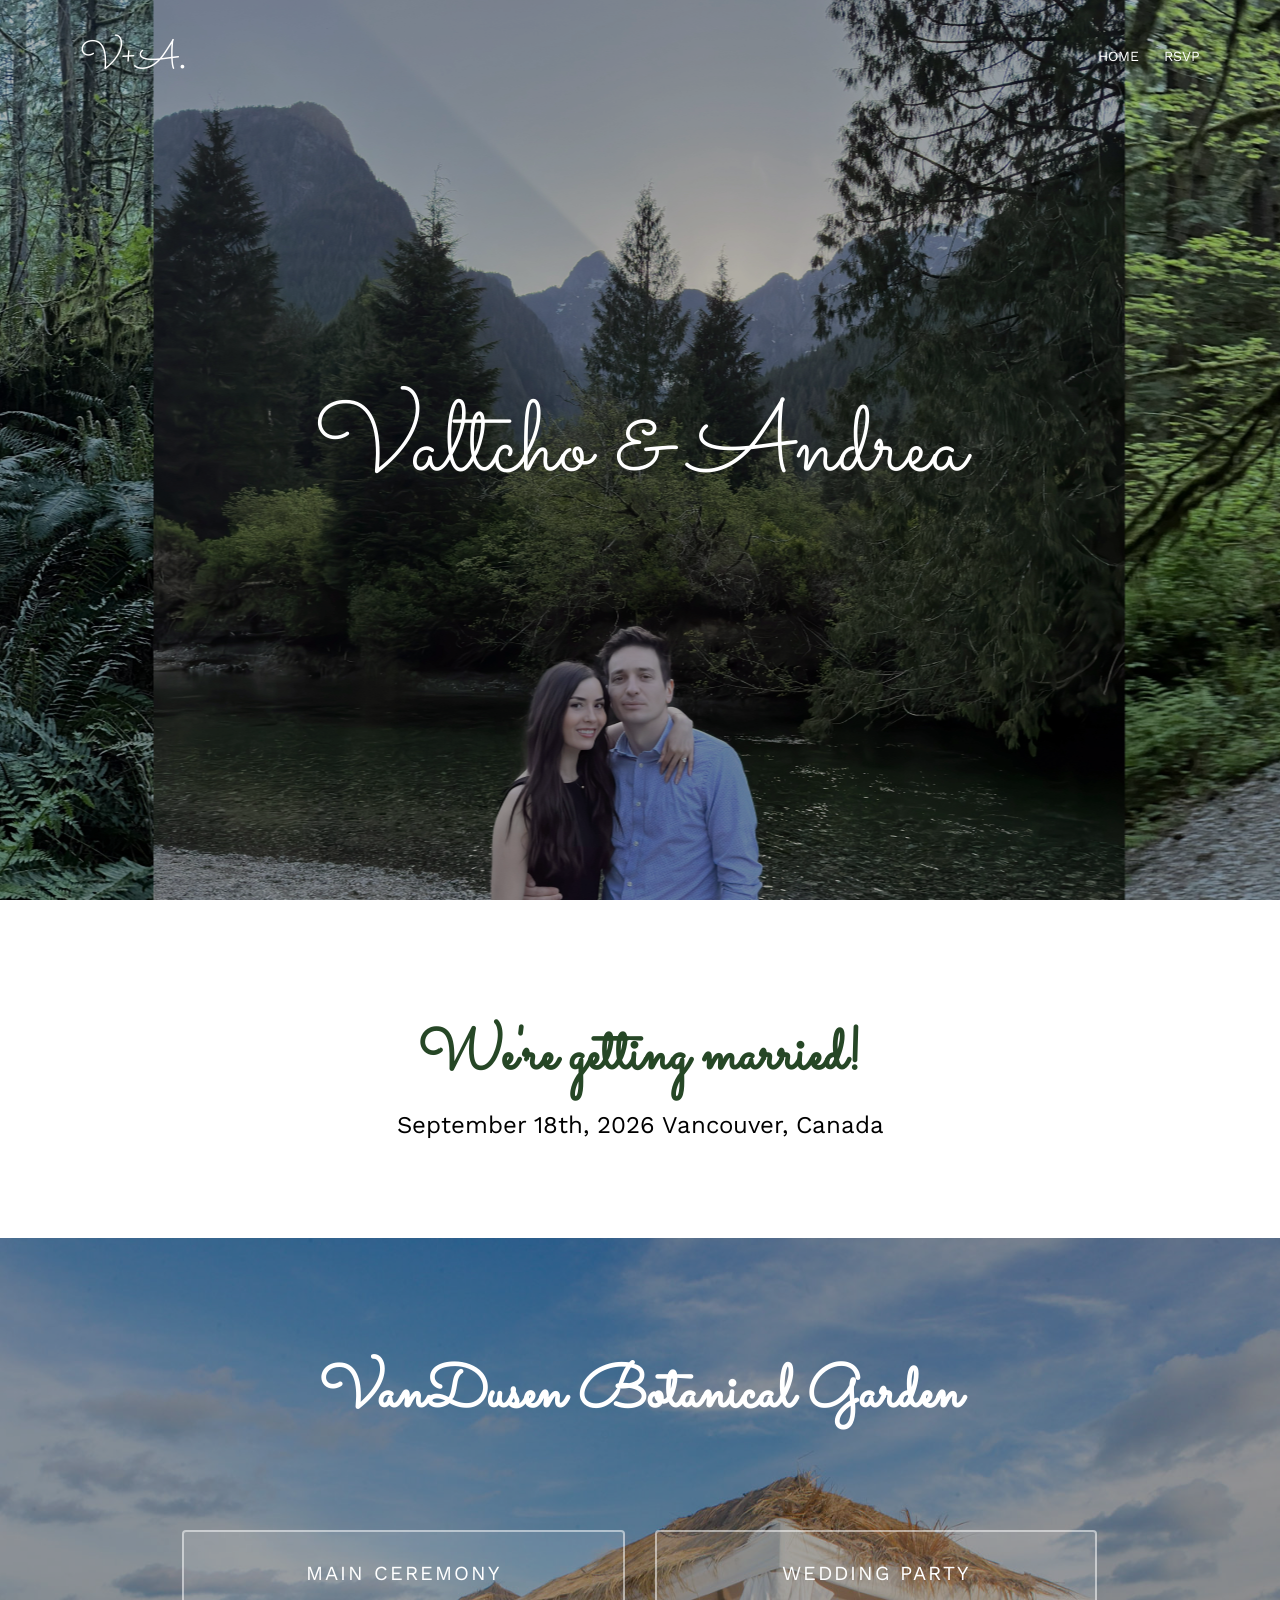
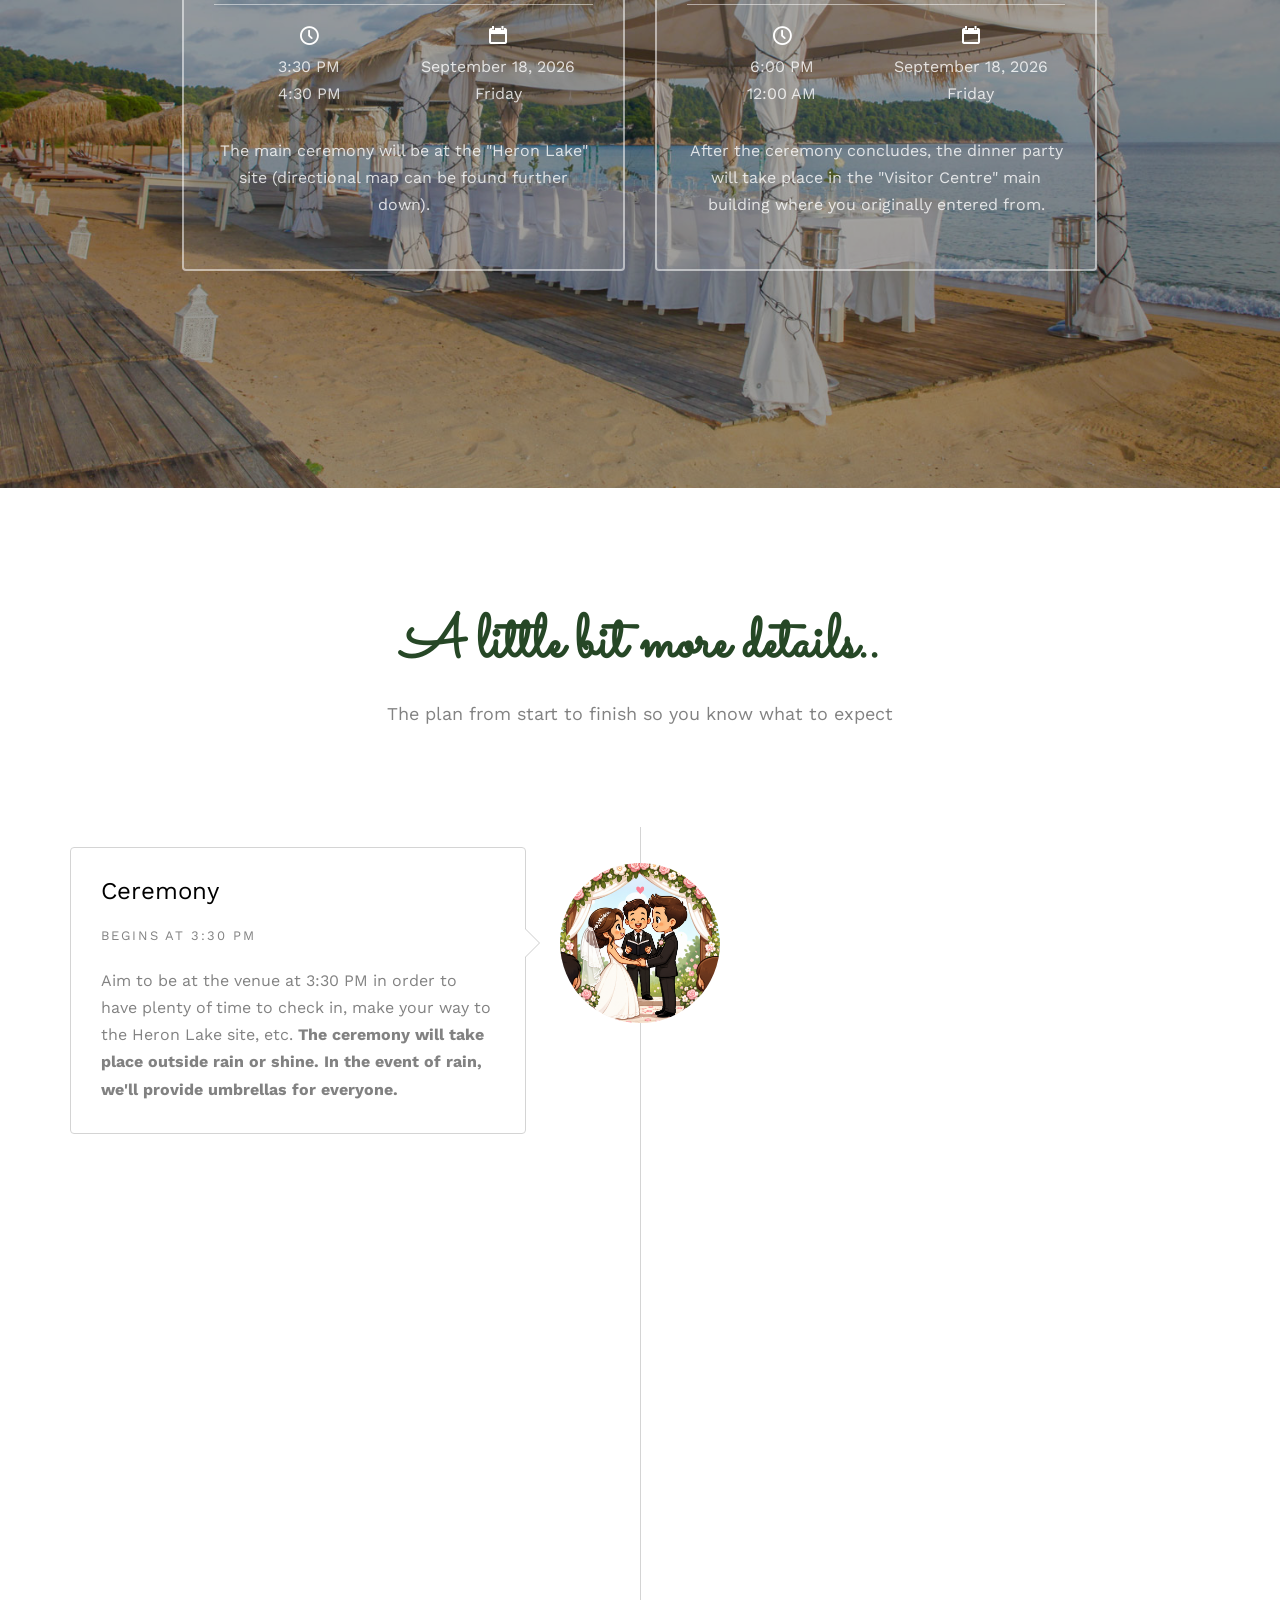
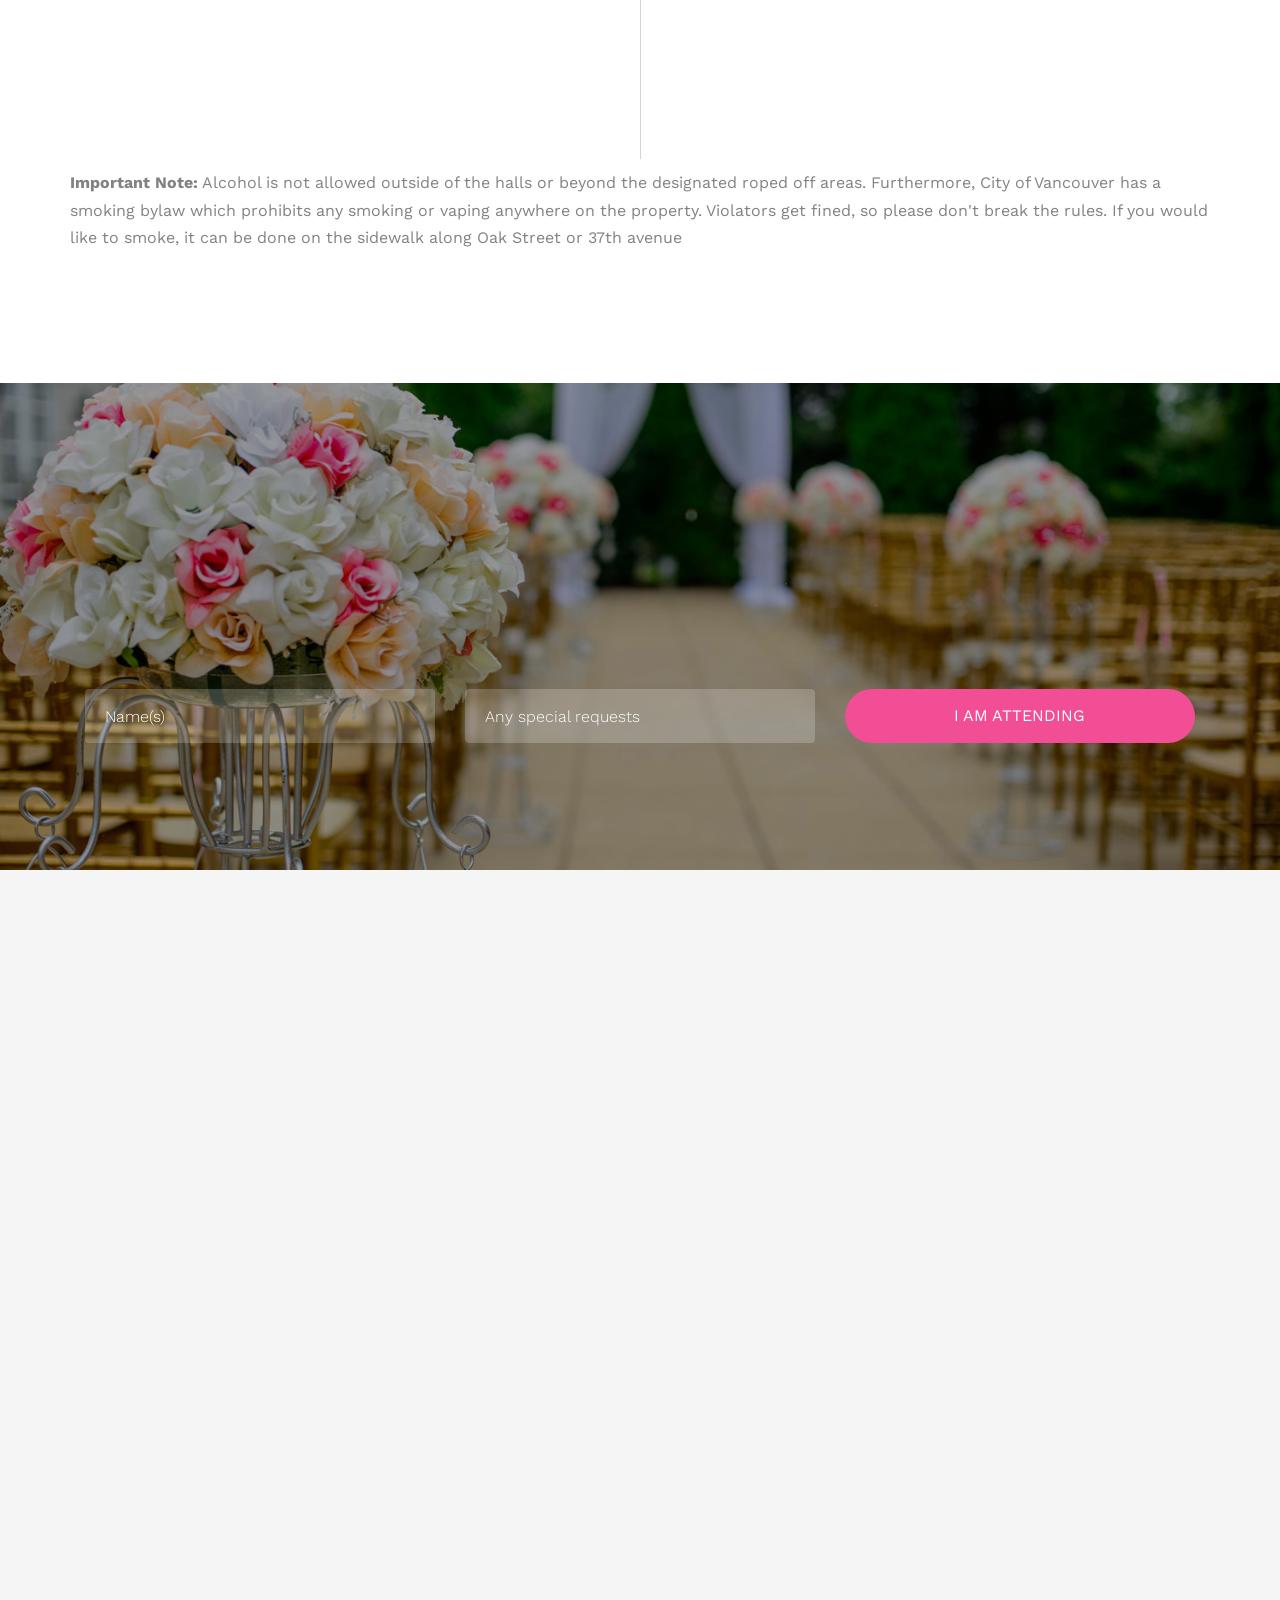
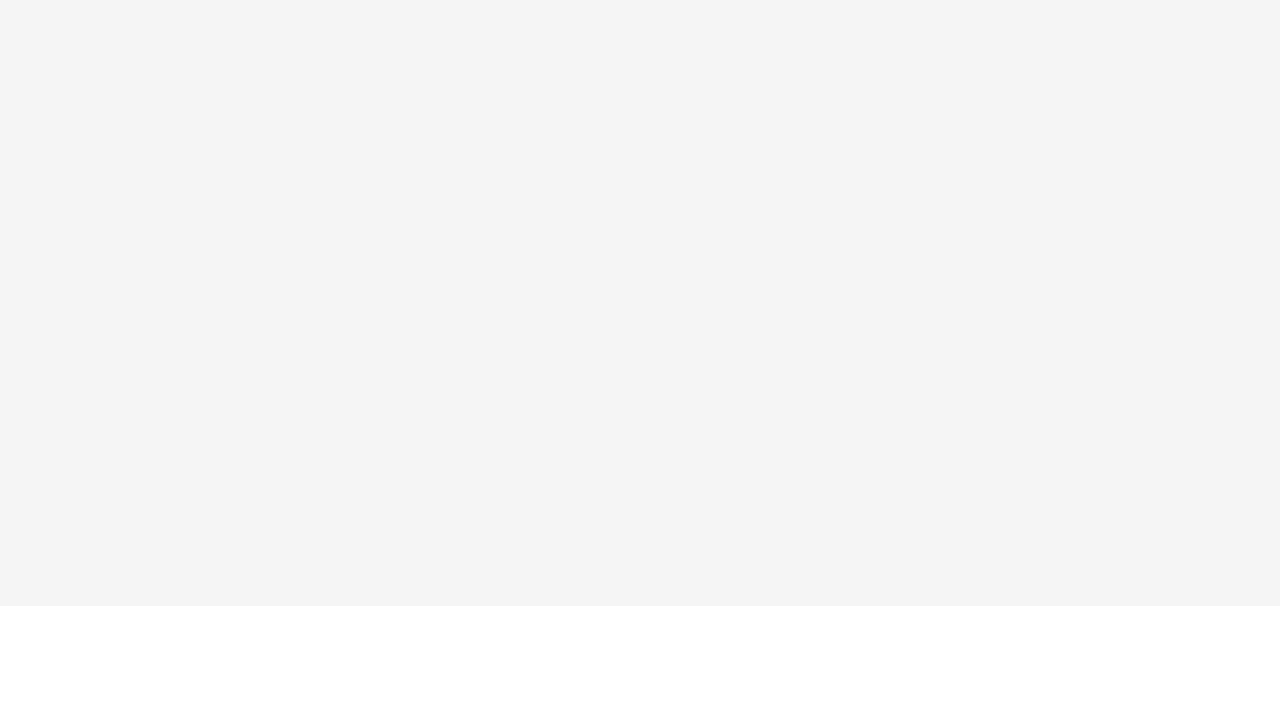
==== index.html @ f8d31578 "initial" ====
<!DOCTYPE html>
<!--[if lt IE 7]>      <html class="no-js lt-ie9 lt-ie8 lt-ie7"> <![endif]-->
<!--[if IE 7]>         <html class="no-js lt-ie9 lt-ie8"> <![endif]-->
<!--[if IE 8]>         <html class="no-js lt-ie9"> <![endif]-->
<!--[if gt IE 8]><!--> <html class="no-js"> <!--<![endif]-->
	<head>
	<meta charset="utf-8">
	<meta http-equiv="X-UA-Compatible" content="IE=edge">
	<title>The Kayriamov Wedding Fiesta</title>
	<meta name="viewport" content="width=device-width, initial-scale=1">
	<meta name="description" content="Free HTML5 Template by FREEHTML5.CO" />
	<meta name="keywords" content="free html5, free template, free bootstrap, html5, css3, mobile first, responsive" />
	<meta name="author" content="FREEHTML5.CO" />



	<link href='https://fonts.googleapis.com/css?family=Work+Sans:400,300,600,400italic,700' rel='stylesheet' type='text/css'>
	<link href="https://fonts.googleapis.com/css?family=Sacramento" rel="stylesheet">
	
	<!-- Animate.css -->
	<link rel="stylesheet" href="css/animate.css">
	<!-- Icomoon Icon Fonts-->
	<link rel="stylesheet" href="css/icomoon.css">
	<!-- Bootstrap  -->
	<link rel="stylesheet" href="css/bootstrap.css">

	<!-- Magnific Popup -->
	<link rel="stylesheet" href="css/magnific-popup.css">

	<!-- Owl Carousel  -->
	<link rel="stylesheet" href="css/owl.carousel.min.css">
	<link rel="stylesheet" href="css/owl.theme.default.min.css">

	<!-- Theme style  -->
	<link rel="stylesheet" href="css/style.css">

	<!-- Modernizr JS -->
	<script src="js/modernizr-2.6.2.min.js"></script>
	<!-- FOR IE9 below -->
	<!--[if lt IE 9]>
	<script src="js/respond.min.js"></script>
	<![endif]-->

	</head>
	<body>
		
	<div class="fh5co-loader"></div>
	
	<div id="page">
	<nav class="fh5co-nav" role="navigation">
		<div class="container">
			<div class="row">
				<div class="col-xs-2">
					<div id="fh5co-logo"><a href="index.html">V+A<strong>.</strong></a></div>
				</div>
				<div class="col-xs-10 text-right menu-1">
					<ul>
						<li class="active"><a href="index.html">Home</a></li>
						<li class="active"><a href="#fh5co-started">RSVP</a></li>
					</ul>
				</div>
			</div>
			
		</div>
	</nav>

	<header id="fh5co-header" class="fh5co-cover" role="banner" style="background-image:url(images/collage.jpg);" data-stellar-background-ratio="0.5">
		<div class="overlay"></div>
		<div class="container">
			<div class="row">
				<div class="col-md-8 col-md-offset-2 text-center">
					<div class="display-t">
						<div class="display-tc animate-box" data-animate-effect="fadeIn">
							<h1>Valtcho &amp; Andrea</h1>
							<!--<p><a href="#" class="btn btn-default btn-sm">Save the date</a></p>-->
						</div>
					</div>
				</div>
			</div>
		</div>
	</header>

	<div id="fh5co-couple">
		<div class="container">
			<div class="row">
				<div class="col-md-8 col-md-offset-2 text-center fh5co-heading animate-box">
					<h2>We're getting married!</h2>
					<h3>September 18th, 2026 Vancouver, Canada</h3>
				</div>
			</div>
			
	</div>

	<div id="fh5co-event" class="fh5co-bg" style="background-image:url(images/img_bg_3.jpg);">
		<div class="overlay"></div>
		<div class="container">
			<div class="row">
				<div class="col-md-8 col-md-offset-2 text-center fh5co-heading animate-box">
				
					<h2>VanDusen Botanical Garden</h2>
				</div>
			</div>
			<div class="row">
				<div class="display-t">
					<div class="display-tc">
						<div class="col-md-10 col-md-offset-1">
							<div class="col-md-6 col-sm-6 text-center">
								<div class="event-wrap animate-box">
									<h3>Main Ceremony</h3>
									<div class="event-col">
										<i class="icon-clock"></i>
										<span>3:30 PM</span>
										<span>4:30 PM</span>
									</div>
									<div class="event-col">
										<i class="icon-calendar"></i>
										<span>September 18, 2026</span>
										<span>Friday</span>
									</div>
									<p>The main ceremony will be at the "Heron Lake" site (directional map can be found further down).</p>
								</div>
							</div>
							<div class="col-md-6 col-sm-6 text-center">
								<div class="event-wrap animate-box">
									<h3>Wedding Party</h3>
									<div class="event-col">
										<i class="icon-clock"></i>
										<span>6:00 PM</span>
										<span>12:00 AM</span>
									</div>
									<div class="event-col">
										<i class="icon-calendar"></i>
										<span>September 18, 2026</span>
										<span>Friday</span>
									</div>
									<p>After the ceremony concludes, the dinner party will take place in the "Visitor Centre" main building where you originally entered from.</p>
								</div>
							</div>
						</div>
					</div>
				</div>
			</div>
		</div>
	</div>

	<div id="fh5co-couple-story">
		<div class="container">
			<div class="row">
				<div class="col-md-8 col-md-offset-2 text-center fh5co-heading animate-box">
					<h2>A little bit more details..</h2>
					<p>The plan from start to finish so you know what to expect</p>
				</div>
			</div>
			<div class="row">
				<div class="col-md-12 col-md-offset-0">
					<ul class="timeline animate-box">
						<li class="animate-box">
							<div class="timeline-badge" style="background-image:url(images/ceremony.png);"></div>
							<div class="timeline-panel">
								<div class="timeline-heading">
									<h3 class="timeline-title">Ceremony</h3>
									<span class="date">Begins at 3:30 PM</span>
								</div>
								<div class="timeline-body">
									<p>Aim to be at the venue at 3:30 PM in order to have plenty of time to check in, make your way to the Heron Lake site, etc.<b> The ceremony will take place outside rain or shine. In the event of rain, we'll provide umbrellas for everyone.</b></p>
								</div>
							</div>
						</li>
						<li class="timeline-inverted animate-box">
							<div class="timeline-badge" style="background-image:url(images/photos.png);"></div>
							<div class="timeline-panel">
								<div class="timeline-heading">
									<h3 class="timeline-title">Photos & Cocktail Hour</h3>
									<span class="date">4:30 PM - 6:00 PM</span>
								</div>
								<div class="timeline-body">
									<p>Once the ceremony is done you can check out the garden, take pictures with the gorgeous couple and then head over to the Visitor Centre where you can grab a drink at the open bar.</p>
								</div>
							</div>
						</li>
						<li class="animate-box">
							<div class="timeline-badge" style="background-image:url(images/dinner.png);"></div>
							<div class="timeline-panel">
								<div class="timeline-heading">
									<h3 class="timeline-title">Dinner Party</h3>
									<span class="date">6:00 PM - Midnight</span>
								</div>
								<div class="timeline-body">
									<p>The dinner party will be a Mexican-Bulgarian buffet-style bringing you a fusion of the two cultures, followed by a night of dancing, laughter, and smiles. Hard-stop at midnight as the City of Vancouver is kicking us out then.</p>
								</div>
							</div>
						</li>
			    	</ul>
				</div>
			</div>
			<p><b>Important Note:</b> Alcohol is not allowed outside of the halls or beyond the designated roped off areas. Furthermore, City of Vancouver has a smoking bylaw which prohibits any smoking or vaping anywhere on the property. Violators get fined, so please don't break the rules. If you would like to smoke, it can be done on the sidewalk along Oak Street or 37th avenue</p>
		</div>
	</div>

	
	<div id="fh5co-started" class="fh5co-bg" style="background-image:url(images/img_bg_4.jpg);">
		<div class="overlay"></div>
		<div class="container">
			<div class="row animate-box">
				<div class="col-md-8 col-md-offset-2 text-center fh5co-heading">
					<h2>Are You Attending?</h2>
					<p>Please fill out your name or all names of those in your party and if you have any special requests such as deathly allergies or a favorite song.</p>

				</div>
			</div>
			<form action="https://formspree.io/f/mqejvkyn" method="POST">

    <div class="col-md-4 col-sm-4">
        <div class="form-group">
            <label for="name" class="sr-only">Name</label>
            <input
                type="text"
                class="form-control"
                id="name"
                name="name"
                placeholder="Name(s)"
                required>
        </div>
    </div>

    <div class="col-md-4 col-sm-4">
        <div class="form-group">
            <label for="requests" class="sr-only">
                Special Requests
            </label>
            <input
                type="text"
                class="form-control"
                id="requests"
                name="requests"
                placeholder="Any special requests">
        </div>
    </div>

    <div class="col-md-4 col-sm-4">
        <button type="submit" class="btn btn-default btn-block">
            I am Attending
        </button>
    </div>

</form>
		</div>
	</div>
	<div id="fh5co-services" class="fh5co-section-gray">
		<div class="container">
			
			<div class="row animate-box">
				<div class="col-md-8 col-md-offset-2 text-center fh5co-heading">
					<h2>Map details and directions</h2>
					<p>We've included some maps below which should help with finding your way around the gardens</p>
				</div>
			</div>

<div id="fh5co-gallery">
		<div class="container">
			<div class="row row-bottom-padded-md">
				<div class="col-md-12">
					<ul id="fh5co-gallery-list">
						
						<li class="one-third animate-box" data-animate-effect="fadeIn" style="background-image: url(images/fullmap.png); "> 
						<a href="images/fullmap.png">
						</a>
					</li>
					<li class="one-third animate-box" data-animate-effect="fadeIn" style="background-image: url(images/bigmap.png); ">
						<a href="images/bigmap.png">
							<div class="case-studies-summary">
								<span>Path - Zoomed</span>
								
							</div>
						</a>
					</li>
					<li class="one-third animate-box" data-animate-effect="fadeIn" style="background-image: url(images/zoomin.png); ">
						<a href="images/zoomin.png">
							<div class="case-studies-summary">
								<span>Ceremony - Zoomed </span>
							</div>
						</a>
					</li>
				

					</ul>		
				</div>
			</div>
		</div>
	</div>
	</div>

	<footer id="fh5co-footer" role="contentinfo">
		<div class="container">

		</div>
	</footer>
	</div>

	<div class="gototop js-top">
		<a href="#" class="js-gotop"><i class="icon-arrow-up"></i></a>
	</div>
	
	<!-- jQuery -->
	<script src="js/jquery.min.js"></script>
	<!-- jQuery Easing -->
	<script src="js/jquery.easing.1.3.js"></script>
	<!-- Bootstrap -->
	<script src="js/bootstrap.min.js"></script>
	<!-- Waypoints -->
	<script src="js/jquery.waypoints.min.js"></script>
	<!-- Carousel -->
	<script src="js/owl.carousel.min.js"></script>
	<!-- countTo -->
	<script src="js/jquery.countTo.js"></script>

	<!-- Stellar -->
	<script src="js/jquery.stellar.min.js"></script>
	<!-- Magnific Popup -->
	<script src="js/jquery.magnific-popup.min.js"></script>
	<script src="js/magnific-popup-options.js"></script>

	<!-- // <script src="https://cdnjs.cloudflare.com/ajax/libs/prism/0.0.1/prism.min.js"></script> -->

	<!-- Main -->
	<script src="js/main.js"></script>

	</body>
</html>
---- css/icomoon.css ----
@font-face {
  font-family: 'icomoon';
  src:  url('../fonts/icomoon/icomoon.eot?6iuir');
  src:  url('../fonts/icomoon/icomoon.eot?6iuir#iefix') format('embedded-opentype'),
    url('../fonts/icomoon/icomoon.ttf?6iuir') format('truetype'),
    url('../fonts/icomoon/icomoon.woff?6iuir') format('woff'),
    url('../fonts/icomoon/icomoon.svg?6iuir#icomoon') format('svg');
  font-weight: normal;
  font-style: normal;
}

[class^="icon-"], [class*=" icon-"] {
  /* use !important to prevent issues with browser extensions that change fonts */
  font-family: 'icomoon' !important;
  speak: none;
  font-style: normal;
  font-weight: normal;
  font-variant: normal;
  text-transform: none;
  line-height: 1;

  /* Better Font Rendering =========== */
  -webkit-font-smoothing: antialiased;
  -moz-osx-font-smoothing: grayscale;
}

.icon-eye:before {
  content: "\e000";
}
.icon-paper-clip:before {
  content: "\e001";
}
.icon-mail:before {
  content: "\e002";
}
.icon-toggle:before {
  content: "\e003";
}
.icon-layout:before {
  content: "\e004";
}
.icon-link:before {
  content: "\e005";
}
.icon-bell:before {
  content: "\e006";
}
.icon-lock:before {
  content: "\e007";
}
.icon-unlock:before {
  content: "\e008";
}
.icon-ribbon:before {
  content: "\e009";
}
.icon-image:before {
  content: "\e010";
}
.icon-signal:before {
  content: "\e011";
}
.icon-target:before {
  content: "\e012";
}
.icon-clipboard:before {
  content: "\e013";
}
.icon-clock:before {
  content: "\e014";
}
.icon-watch:before {
  content: "\e015";
}
.icon-air-play:before {
  content: "\e016";
}
.icon-camera:before {
  content: "\e017";
}
.icon-video:before {
  content: "\e018";
}
.icon-disc:before {
  content: "\e019";
}
.icon-printer:before {
  content: "\e020";
}
.icon-monitor:before {
  content: "\e021";
}
.icon-server:before {
  content: "\e022";
}
.icon-cog:before {
  content: "\e023";
}
.icon-heart:before {
  content: "\e024";
}
.icon-paragraph:before {
  content: "\e025";
}
.icon-align-justify:before {
  content: "\e026";
}
.icon-align-left:before {
  content: "\e027";
}
.icon-align-center:before {
  content: "\e028";
}
.icon-align-right:before {
  content: "\e029";
}
.icon-book:before {
  content: "\e030";
}
.icon-layers:before {
  content: "\e031";
}
.icon-stack:before {
  content: "\e032";
}
.icon-stack-2:before {
  content: "\e033";
}
.icon-paper:before {
  content: "\e034";
}
.icon-paper-stack:before {
  content: "\e035";
}
.icon-search:before {
  content: "\e036";
}
.icon-zoom-in:before {
  content: "\e037";
}
.icon-zoom-out:before {
  content: "\e038";
}
.icon-reply:before {
  content: "\e039";
}
.icon-circle-plus:before {
  content: "\e040";
}
.icon-circle-minus:before {
  content: "\e041";
}
.icon-circle-check:before {
  content: "\e042";
}
.icon-circle-cross:before {
  content: "\e043";
}
.icon-square-plus:before {
  content: "\e044";
}
.icon-square-minus:before {
  content: "\e045";
}
.icon-square-check:before {
  content: "\e046";
}
.icon-square-cross:before {
  content: "\e047";
}
.icon-microphone:before {
  content: "\e048";
}
.icon-record:before {
  content: "\e049";
}
.icon-skip-back:before {
  content: "\e050";
}
.icon-rewind:before {
  content: "\e051";
}
.icon-play:before {
  content: "\e052";
}
.icon-pause:before {
  content: "\e053";
}
.icon-stop:before {
  content: "\e054";
}
.icon-fast-forward:before {
  content: "\e055";
}
.icon-skip-forward:before {
  content: "\e056";
}
.icon-shuffle:before {
  content: "\e057";
}
.icon-repeat:before {
  content: "\e058";
}
.icon-folder:before {
  content: "\e059";
}
.icon-umbrella:before {
  content: "\e060";
}
.icon-moon:before {
  content: "\e061";
}
.icon-thermometer:before {
  content: "\e062";
}
.icon-drop:before {
  content: "\e063";
}
.icon-sun:before {
  content: "\e064";
}
.icon-cloud:before {
  content: "\e065";
}
.icon-cloud-upload:before {
  content: "\e066";
}
.icon-cloud-download:before {
  content: "\e067";
}
.icon-upload:before {
  content: "\e068";
}
.icon-download:before {
  content: "\e069";
}
.icon-location:before {
  content: "\e070";
}
.icon-location-2:before {
  content: "\e071";
}
.icon-map:before {
  content: "\e072";
}
.icon-battery:before {
  content: "\e073";
}
.icon-head:before {
  content: "\e074";
}
.icon-briefcase:before {
  content: "\e075";
}
.icon-speech-bubble:before {
  content: "\e076";
}
.icon-anchor:before {
  content: "\e077";
}
.icon-globe:before {
  content: "\e078";
}
.icon-box:before {
  content: "\e079";
}
.icon-reload:before {
  content: "\e080";
}
.icon-share:before {
  content: "\e081";
}
.icon-marquee:before {
  content: "\e082";
}
.icon-marquee-plus:before {
  content: "\e083";
}
.icon-marquee-minus:before {
  content: "\e084";
}
.icon-tag:before {
  content: "\e085";
}
.icon-power:before {
  content: "\e086";
}
.icon-command:before {
  content: "\e087";
}
.icon-alt:before {
  content: "\e088";
}
.icon-esc:before {
  content: "\e089";
}
.icon-bar-graph:before {
  content: "\e090";
}
.icon-bar-graph-2:before {
  content: "\e091";
}
.icon-pie-graph:before {
  content: "\e092";
}
.icon-star:before {
  content: "\e093";
}
.icon-arrow-left:before {
  content: "\e094";
}
.icon-arrow-right:before {
  content: "\e095";
}
.icon-arrow-up:before {
  content: "\e096";
}
.icon-arrow-down:before {
  content: "\e097";
}
.icon-volume:before {
  content: "\e098";
}
.icon-mute:before {
  content: "\e099";
}
.icon-content-right:before {
  content: "\e100";
}
.icon-content-left:before {
  content: "\e101";
}
.icon-grid:before {
  content: "\e102";
}
.icon-grid-2:before {
  content: "\e103";
}
.icon-columns:before {
  content: "\e104";
}
.icon-loader:before {
  content: "\e105";
}
.icon-bag:before {
  content: "\e106";
}
.icon-ban:before {
  content: "\e107";
}
.icon-flag:before {
  content: "\e108";
}
.icon-trash:before {
  content: "\e109";
}
.icon-expand:before {
  content: "\e110";
}
.icon-contract:before {
  content: "\e111";
}
.icon-maximize:before {
  content: "\e112";
}
.icon-minimize:before {
  content: "\e113";
}
.icon-plus:before {
  content: "\e114";
}
.icon-minus:before {
  content: "\e115";
}
.icon-check:before {
  content: "\e116";
}
.icon-cross:before {
  content: "\e117";
}
.icon-move:before {
  content: "\e118";
}
.icon-delete:before {
  content: "\e119";
}
.icon-menu:before {
  content: "\e120";
}
.icon-archive:before {
  content: "\e121";
}
.icon-inbox:before {
  content: "\e122";
}
.icon-outbox:before {
  content: "\e123";
}
.icon-file:before {
  content: "\e124";
}
.icon-file-add:before {
  content: "\e125";
}
.icon-file-subtract:before {
  content: "\e126";
}
.icon-help:before {
  content: "\e127";
}
.icon-open:before {
  content: "\e128";
}
.icon-ellipsis:before {
  content: "\e129";
}
.icon-add-to-list:before {
  content: "\e900";
}
.icon-classic-computer:before {
  content: "\e901";
}
.icon-controller-fast-backward:before {
  content: "\e902";
}
.icon-creative-commons-attribution:before {
  content: "\e903";
}
.icon-creative-commons-noderivs:before {
  content: "\e904";
}
.icon-creative-commons-noncommercial-eu:before {
  content: "\e905";
}
.icon-creative-commons-noncommercial-us:before {
  content: "\e906";
}
.icon-creative-commons-public-domain:before {
  content: "\e907";
}
.icon-creative-commons-remix:before {
  content: "\e908";
}
.icon-creative-commons-share:before {
  content: "\e909";
}
.icon-creative-commons-sharealike:before {
  content: "\e90a";
}
.icon-creative-commons:before {
  content: "\e90b";
}
.icon-document-landscape:before {
  content: "\e90c";
}
.icon-remove-user:before {
  content: "\e90d";
}
.icon-warning:before {
  content: "\e90e";
}
.icon-arrow-bold-down:before {
  content: "\e90f";
}
.icon-arrow-bold-left:before {
  content: "\e910";
}
.icon-arrow-bold-right:before {
  content: "\e911";
}
.icon-arrow-bold-up:before {
  content: "\e912";
}
.icon-arrow-down2:before {
  content: "\e913";
}
.icon-arrow-left2:before {
  content: "\e914";
}
.icon-arrow-long-down:before {
  content: "\e915";
}
.icon-arrow-long-left:before {
  content: "\e916";
}
.icon-arrow-long-right:before {
  content: "\e917";
}
.icon-arrow-long-up:before {
  content: "\e918";
}
.icon-arrow-right2:before {
  content: "\e919";
}
.icon-arrow-up2:before {
  content: "\e91a";
}
.icon-arrow-with-circle-down:before {
  content: "\e91b";
}
.icon-arrow-with-circle-left:before {
  content: "\e91c";
}
.icon-arrow-with-circle-right:before {
  content: "\e91d";
}
.icon-arrow-with-circle-up:before {
  content: "\e91e";
}
.icon-bookmark:before {
  content: "\e91f";
}
.icon-bookmarks:before {
  content: "\e920";
}
.icon-chevron-down:before {
  content: "\e921";
}
.icon-chevron-left:before {
  content: "\e922";
}
.icon-chevron-right:before {
  content: "\e923";
}
.icon-chevron-small-down:before {
  content: "\e924";
}
.icon-chevron-small-left:before {
  content: "\e925";
}
.icon-chevron-small-right:before {
  content: "\e926";
}
.icon-chevron-small-up:before {
  content: "\e927";
}
.icon-chevron-thin-down:before {
  content: "\e928";
}
.icon-chevron-thin-left:before {
  content: "\e929";
}
.icon-chevron-thin-right:before {
  content: "\e92a";
}
.icon-chevron-thin-up:before {
  content: "\e92b";
}
.icon-chevron-up:before {
  content: "\e92c";
}
.icon-chevron-with-circle-down:before {
  content: "\e92d";
}
.icon-chevron-with-circle-left:before {
  content: "\e92e";
}
.icon-chevron-with-circle-right:before {
  content: "\e92f";
}
.icon-chevron-with-circle-up:before {
  content: "\e930";
}
.icon-cloud2:before {
  content: "\e931";
}
.icon-controller-fast-forward:before {
  content: "\e932";
}
.icon-controller-jump-to-start:before {
  content: "\e933";
}
.icon-controller-next:before {
  content: "\e934";
}
.icon-controller-paus:before {
  content: "\e935";
}
.icon-controller-play:before {
  content: "\e936";
}
.icon-controller-record:before {
  content: "\e937";
}
.icon-controller-stop:before {
  content: "\e938";
}
.icon-controller-volume:before {
  content: "\e939";
}
.icon-dot-single:before {
  content: "\e93a";
}
.icon-dots-three-horizontal:before {
  content: "\e93b";
}
.icon-dots-three-vertical:before {
  content: "\e93c";
}
.icon-dots-two-horizontal:before {
  content: "\e93d";
}
.icon-dots-two-vertical:before {
  content: "\e93e";
}
.icon-download2:before {
  content: "\e93f";
}
.icon-emoji-flirt:before {
  content: "\e940";
}
.icon-flow-branch:before {
  content: "\e941";
}
.icon-flow-cascade:before {
  content: "\e942";
}
.icon-flow-line:before {
  content: "\e943";
}
.icon-flow-parallel:before {
  content: "\e944";
}
.icon-flow-tree:before {
  content: "\e945";
}
.icon-install:before {
  content: "\e946";
}
.icon-layers2:before {
  content: "\e947";
}
.icon-open-book:before {
  content: "\e948";
}
.icon-resize-100:before {
  content: "\e949";
}
.icon-resize-full-screen:before {
  content: "\e94a";
}
.icon-save:before {
  content: "\e94b";
}
.icon-select-arrows:before {
  content: "\e94c";
}
.icon-sound-mute:before {
  content: "\e94d";
}
.icon-sound:before {
  content: "\e94e";
}
.icon-trash2:before {
  content: "\e94f";
}
.icon-triangle-down:before {
  content: "\e950";
}
.icon-triangle-left:before {
  content: "\e951";
}
.icon-triangle-right:before {
  content: "\e952";
}
.icon-triangle-up:before {
  content: "\e953";
}
.icon-uninstall:before {
  content: "\e954";
}
.icon-upload-to-cloud:before {
  content: "\e955";
}
.icon-upload2:before {
  content: "\e956";
}
.icon-add-user:before {
  content: "\e957";
}
.icon-address:before {
  content: "\e958";
}
.icon-adjust:before {
  content: "\e959";
}
.icon-air:before {
  content: "\e95a";
}
.icon-aircraft-landing:before {
  content: "\e95b";
}
.icon-aircraft-take-off:before {
  content: "\e95c";
}
.icon-aircraft:before {
  content: "\e95d";
}
.icon-align-bottom:before {
  content: "\e95e";
}
.icon-align-horizontal-middle:before {
  content: "\e95f";
}
.icon-align-left2:before {
  content: "\e960";
}
.icon-align-right2:before {
  content: "\e961";
}
.icon-align-top:before {
  content: "\e962";
}
.icon-align-vertical-middle:before {
  content: "\e963";
}
.icon-archive2:before {
  content: "\e964";
}
.icon-area-graph:before {
  content: "\e965";
}
.icon-attachment:before {
  content: "\e966";
}
.icon-awareness-ribbon:before {
  content: "\e967";
}
.icon-back-in-time:before {
  content: "\e968";
}
.icon-back:before {
  content: "\e969";
}
.icon-bar-graph2:before {
  content: "\e96a";
}
.icon-battery2:before {
  content: "\e96b";
}
.icon-beamed-note:before {
  content: "\e96c";
}
.icon-bell2:before {
  content: "\e96d";
}
.icon-blackboard:before {
  content: "\e96e";
}
.icon-block:before {
  content: "\e96f";
}
.icon-book2:before {
  content: "\e970";
}
.icon-bowl:before {
  content: "\e971";
}
.icon-box2:before {
  content: "\e972";
}
.icon-briefcase2:before {
  content: "\e973";
}
.icon-browser:before {
  content: "\e974";
}
.icon-brush:before {
  content: "\e975";
}
.icon-bucket:before {
  content: "\e976";
}
.icon-cake:before {
  content: "\e977";
}
.icon-calculator:before {
  content: "\e978";
}
.icon-calendar:before {
  content: "\e979";
}
.icon-camera2:before {
  content: "\e97a";
}
.icon-ccw:before {
  content: "\e97b";
}
.icon-chat:before {
  content: "\e97c";
}
.icon-check2:before {
  content: "\e97d";
}
.icon-circle-with-cross:before {
  content: "\e97e";
}
.icon-circle-with-minus:before {
  content: "\e97f";
}
.icon-circle-with-plus:before {
  content: "\e980";
}
.icon-circle:before {
  content: "\e981";
}
.icon-circular-graph:before {
  content: "\e982";
}
.icon-clapperboard:before {
  content: "\e983";
}
.icon-clipboard2:before {
  content: "\e984";
}
.icon-clock2:before {
  content: "\e985";
}
.icon-code:before {
  content: "\e986";
}
.icon-cog2:before {
  content: "\e987";
}
.icon-colours:before {
  content: "\e988";
}
.icon-compass:before {
  content: "\e989";
}
.icon-copy:before {
  content: "\e98a";
}
.icon-credit-card:before {
  content: "\e98b";
}
.icon-credit:before {
  content: "\e98c";
}
.icon-cross2:before {
  content: "\e98d";
}
.icon-cup:before {
  content: "\e98e";
}
.icon-cw:before {
  content: "\e98f";
}
.icon-cycle:before {
  content: "\e990";
}
.icon-database:before {
  content: "\e991";
}
.icon-dial-pad:before {
  content: "\e992";
}
.icon-direction:before {
  content: "\e993";
}
.icon-document:before {
  content: "\e994";
}
.icon-documents:before {
  content: "\e995";
}
.icon-drink:before {
  content: "\e996";
}
.icon-drive:before {
  content: "\e997";
}
.icon-drop2:before {
  content: "\e998";
}
.icon-edit:before {
  content: "\e999";
}
.icon-email:before {
  content: "\e99a";
}
.icon-emoji-happy:before {
  content: "\e99b";
}
.icon-emoji-neutral:before {
  content: "\e99c";
}
.icon-emoji-sad:before {
  content: "\e99d";
}
.icon-erase:before {
  content: "\e99e";
}
.icon-eraser:before {
  content: "\e99f";
}
.icon-export:before {
  content: "\e9a0";
}
.icon-eye2:before {
  content: "\e9a1";
}
.icon-feather:before {
  content: "\e9a2";
}
.icon-flag2:before {
  content: "\e9a3";
}
.icon-flash:before {
  content: "\e9a4";
}
.icon-flashlight:before {
  content: "\e9a5";
}
.icon-flat-brush:before {
  content: "\e9a6";
}
.icon-folder-images:before {
  content: "\e9a7";
}
.icon-folder-music:before {
  content: "\e9a8";
}
.icon-folder-video:before {
  content: "\e9a9";
}
.icon-folder2:before {
  content: "\e9aa";
}
.icon-forward:before {
  content: "\e9ab";
}
.icon-funnel:before {
  content: "\e9ac";
}
.icon-game-controller:before {
  content: "\e9ad";
}
.icon-gauge:before {
  content: "\e9ae";
}
.icon-globe2:before {
  content: "\e9af";
}
.icon-graduation-cap:before {
  content: "\e9b0";
}
.icon-grid2:before {
  content: "\e9b1";
}
.icon-hair-cross:before {
  content: "\e9b2";
}
.icon-hand:before {
  content: "\e9b3";
}
.icon-heart-outlined:before {
  content: "\e9b4";
}
.icon-heart2:before {
  content: "\e9b5";
}
.icon-help-with-circle:before {
  content: "\e9b6";
}
.icon-help2:before {
  content: "\e9b7";
}
.icon-home:before {
  content: "\e9b8";
}
.icon-hour-glass:before {
  content: "\e9b9";
}
.icon-image-inverted:before {
  content: "\e9ba";
}
.icon-image2:before {
  content: "\e9bb";
}
.icon-images:before {
  content: "\e9bc";
}
.icon-inbox2:before {
  content: "\e9bd";
}
.icon-infinity:before {
  content: "\e9be";
}
.icon-info-with-circle:before {
  content: "\e9bf";
}
.icon-info:before {
  content: "\e9c0";
}
.icon-key:before {
  content: "\e9c1";
}
.icon-keyboard:before {
  content: "\e9c2";
}
.icon-lab-flask:before {
  content: "\e9c3";
}
.icon-landline:before {
  content: "\e9c4";
}
.icon-language:before {
  content: "\e9c5";
}
.icon-laptop:before {
  content: "\e9c6";
}
.icon-leaf:before {
  content: "\e9c7";
}
.icon-level-down:before {
  content: "\e9c8";
}
.icon-level-up:before {
  content: "\e9c9";
}
.icon-lifebuoy:before {
  content: "\e9ca";
}
.icon-light-bulb:before {
  content: "\e9cb";
}
.icon-light-down:before {
  content: "\e9cc";
}
.icon-light-up:before {
  content: "\e9cd";
}
.icon-line-graph:before {
  content: "\e9ce";
}
.icon-link2:before {
  content: "\e9cf";
}
.icon-list:before {
  content: "\e9d0";
}
.icon-location-pin:before {
  content: "\e9d1";
}
.icon-location2:before {
  content: "\e9d2";
}
.icon-lock-open:before {
  content: "\e9d3";
}
.icon-lock2:before {
  content: "\e9d4";
}
.icon-log-out:before {
  content: "\e9d5";
}
.icon-login:before {
  content: "\e9d6";
}
.icon-loop:before {
  content: "\e9d7";
}
.icon-magnet:before {
  content: "\e9d8";
}
.icon-magnifying-glass:before {
  content: "\e9d9";
}
.icon-mail2:before {
  content: "\e9da";
}
.icon-man:before {
  content: "\e9db";
}
.icon-map2:before {
  content: "\e9dc";
}
.icon-mask:before {
  content: "\e9dd";
}
.icon-medal:before {
  content: "\e9de";
}
.icon-megaphone:before {
  content: "\e9df";
}
.icon-menu2:before {
  content: "\e9e0";
}
.icon-message:before {
  content: "\e9e1";
}
.icon-mic:before {
  content: "\e9e2";
}
.icon-minus2:before {
  content: "\e9e3";
}
.icon-mobile:before {
  content: "\e9e4";
}
.icon-modern-mic:before {
  content: "\e9e5";
}
.icon-moon2:before {
  content: "\e9e6";
}
.icon-mouse:before {
  content: "\e9e7";
}
.icon-music:before {
  content: "\e9e8";
}
.icon-network:before {
  content: "\e9e9";
}
.icon-new-message:before {
  content: "\e9ea";
}
.icon-new:before {
  content: "\e9eb";
}
.icon-news:before {
  content: "\e9ec";
}
.icon-note:before {
  content: "\e9ed";
}
.icon-notification:before {
  content: "\e9ee";
}
.icon-old-mobile:before {
  content: "\e9ef";
}
.icon-old-phone:before {
  content: "\e9f0";
}
.icon-palette:before {
  content: "\e9f1";
}
.icon-paper-plane:before {
  content: "\e9f2";
}
.icon-pencil:before {
  content: "\e9f3";
}
.icon-phone:before {
  content: "\e9f4";
}
.icon-pie-chart:before {
  content: "\e9f5";
}
.icon-pin:before {
  content: "\e9f6";
}
.icon-plus2:before {
  content: "\e9f7";
}
.icon-popup:before {
  content: "\e9f8";
}
.icon-power-plug:before {
  content: "\e9f9";
}
.icon-price-ribbon:before {
  content: "\e9fa";
}
.icon-price-tag:before {
  content: "\e9fb";
}
.icon-print:before {
  content: "\e9fc";
}
.icon-progress-empty:before {
  content: "\e9fd";
}
.icon-progress-full:before {
  content: "\e9fe";
}
.icon-progress-one:before {
  content: "\e9ff";
}
.icon-progress-two:before {
  content: "\ea00";
}
.icon-publish:before {
  content: "\ea01";
}
.icon-quote:before {
  content: "\ea02";
}
.icon-radio:before {
  content: "\ea03";
}
.icon-reply-all:before {
  content: "\ea04";
}
.icon-reply2:before {
  content: "\ea05";
}
.icon-retweet:before {
  content: "\ea06";
}
.icon-rocket:before {
  content: "\ea07";
}
.icon-round-brush:before {
  content: "\ea08";
}
.icon-rss:before {
  content: "\ea09";
}
.icon-ruler:before {
  content: "\ea0a";
}
.icon-scissors:before {
  content: "\ea0b";
}
.icon-share-alternitive:before {
  content: "\ea0c";
}
.icon-share2:before {
  content: "\ea0d";
}
.icon-shareable:before {
  content: "\ea0e";
}
.icon-shield:before {
  content: "\ea0f";
}
.icon-shop:before {
  content: "\ea10";
}
.icon-shopping-bag:before {
  content: "\ea11";
}
.icon-shopping-basket:before {
  content: "\ea12";
}
.icon-shopping-cart:before {
  content: "\ea13";
}
.icon-shuffle2:before {
  content: "\ea14";
}
.icon-signal2:before {
  content: "\ea15";
}
.icon-sound-mix:before {
  content: "\ea16";
}
.icon-sports-club:before {
  content: "\ea17";
}
.icon-spreadsheet:before {
  content: "\ea18";
}
.icon-squared-cross:before {
  content: "\ea19";
}
.icon-squared-minus:before {
  content: "\ea1a";
}
.icon-squared-plus:before {
  content: "\ea1b";
}
.icon-star-outlined:before {
  content: "\ea1c";
}
.icon-star2:before {
  content: "\ea1d";
}
.icon-stopwatch:before {
  content: "\ea1e";
}
.icon-suitcase:before {
  content: "\ea1f";
}
.icon-swap:before {
  content: "\ea20";
}
.icon-sweden:before {
  content: "\ea21";
}
.icon-switch:before {
  content: "\ea22";
}
.icon-tablet:before {
  content: "\ea23";
}
.icon-tag2:before {
  content: "\ea24";
}
.icon-text-document-inverted:before {
  content: "\ea25";
}
.icon-text-document:before {
  content: "\ea26";
}
.icon-text:before {
  content: "\ea27";
}
.icon-thermometer2:before {
  content: "\ea28";
}
.icon-thumbs-down:before {
  content: "\ea29";
}
.icon-thumbs-up:before {
  content: "\ea2a";
}
.icon-thunder-cloud:before {
  content: "\ea2b";
}
.icon-ticket:before {
  content: "\ea2c";
}
.icon-time-slot:before {
  content: "\ea2d";
}
.icon-tools:before {
  content: "\ea2e";
}
.icon-traffic-cone:before {
  content: "\ea2f";
}
.icon-tree:before {
  content: "\ea30";
}
.icon-trophy:before {
  content: "\ea31";
}
.icon-tv:before {
  content: "\ea32";
}
.icon-typing:before {
  content: "\ea33";
}
.icon-unread:before {
  content: "\ea34";
}
.icon-untag:before {
  content: "\ea35";
}
.icon-user:before {
  content: "\ea36";
}
.icon-users:before {
  content: "\ea37";
}
.icon-v-card:before {
  content: "\ea38";
}
.icon-video2:before {
  content: "\ea39";
}
.icon-vinyl:before {
  content: "\ea3a";
}
.icon-voicemail:before {
  content: "\ea3b";
}
.icon-wallet:before {
  content: "\ea3c";
}
.icon-water:before {
  content: "\ea3d";
}
.icon-px-with-circle:before {
  content: "\ea3e";
}
.icon-px:before {
  content: "\ea3f";
}
.icon-basecamp:before {
  content: "\ea40";
}
.icon-behance:before {
  content: "\ea41";
}
.icon-creative-cloud:before {
  content: "\ea42";
}
.icon-dropbox:before {
  content: "\ea43";
}
.icon-evernote:before {
  content: "\ea44";
}
.icon-flattr:before {
  content: "\ea45";
}
.icon-foursquare:before {
  content: "\ea46";
}
.icon-google-drive:before {
  content: "\ea47";
}
.icon-google-hangouts:before {
  content: "\ea48";
}
.icon-grooveshark:before {
  content: "\ea49";
}
.icon-icloud:before {
  content: "\ea4a";
}
.icon-mixi:before {
  content: "\ea4b";
}
.icon-onedrive:before {
  content: "\ea4c";
}
.icon-paypal:before {
  content: "\ea4d";
}
.icon-picasa:before {
  content: "\ea4e";
}
.icon-qq:before {
  content: "\ea4f";
}
.icon-rdio-with-circle:before {
  content: "\ea50";
}
.icon-renren:before {
  content: "\ea51";
}
.icon-scribd:before {
  content: "\ea52";
}
.icon-sina-weibo:before {
  content: "\ea53";
}
.icon-skype-with-circle:before {
  content: "\ea54";
}
.icon-skype:before {
  content: "\ea55";
}
.icon-slideshare:before {
  content: "\ea56";
}
.icon-smashing:before {
  content: "\ea57";
}
.icon-soundcloud:before {
  content: "\ea58";
}
.icon-spotify-with-circle:before {
  content: "\ea59";
}
.icon-spotify:before {
  content: "\ea5a";
}
.icon-swarm:before {
  content: "\ea5b";
}
.icon-vine-with-circle:before {
  content: "\ea5c";
}
.icon-vine:before {
  content: "\ea5d";
}
.icon-vk-alternitive:before {
  content: "\ea5e";
}
.icon-vk-with-circle:before {
  content: "\ea5f";
}
.icon-vk:before {
  content: "\ea60";
}
.icon-xing-with-circle:before {
  content: "\ea61";
}
.icon-xing:before {
  content: "\ea62";
}
.icon-yelp:before {
  content: "\ea63";
}
.icon-dribbble-with-circle:before {
  content: "\ea64";
}
.icon-dribbble:before {
  content: "\ea65";
}
.icon-facebook-with-circle:before {
  content: "\ea66";
}
.icon-facebook:before {
  content: "\ea67";
}
.icon-flickr-with-circle:before {
  content: "\ea68";
}
.icon-flickr:before {
  content: "\ea69";
}
.icon-github-with-circle:before {
  content: "\ea6a";
}
.icon-github:before {
  content: "\ea6b";
}
.icon-google-with-circle:before {
  content: "\ea6c";
}
.icon-google:before {
  content: "\ea6d";
}
.icon-instagram-with-circle:before {
  content: "\ea6e";
}
.icon-instagram:before {
  content: "\ea6f";
}
.icon-lastfm-with-circle:before {
  content: "\ea70";
}
.icon-lastfm:before {
  content: "\ea71";
}
.icon-linkedin-with-circle:before {
  content: "\ea72";
}
.icon-linkedin:before {
  content: "\ea73";
}
.icon-pinterest-with-circle:before {
  content: "\ea74";
}
.icon-pinterest:before {
  content: "\ea75";
}
.icon-rdio:before {
  content: "\ea76";
}
.icon-stumbleupon-with-circle:before {
  content: "\ea77";
}
.icon-stumbleupon:before {
  content: "\ea78";
}
.icon-tumblr-with-circle:before {
  content: "\ea79";
}
.icon-tumblr:before {
  content: "\ea7a";
}
.icon-twitter-with-circle:before {
  content: "\ea7b";
}
.icon-twitter:before {
  content: "\ea7c";
}
.icon-vimeo-with-circle:before {
  content: "\ea7d";
}
.icon-vimeo:before {
  content: "\ea7e";
}
.icon-youtube-with-circle:before {
  content: "\ea7f";
}
.icon-youtube:before {
  content: "\ea80";
}
---- css/style.css ----
@font-face {
  font-family: 'icomoon';
  src: url("../fonts/icomoon/icomoon.eot?srf3rx");
  src: url("../fonts/icomoon/icomoon.eot?srf3rx#iefix") format("embedded-opentype"), url("../fonts/icomoon/icomoon.ttf?srf3rx") format("truetype"), url("../fonts/icomoon/icomoon.woff?srf3rx") format("woff"), url("../fonts/icomoon/icomoon.svg?srf3rx#icomoon") format("svg");
  font-weight: normal;
  font-style: normal;
}
/* =======================================================
*
* 	Template Style 
*
* ======================================================= */
body {
  font-family: "Work Sans", Arial, sans-serif;
  font-weight: 400;
  font-size: 16px;
  line-height: 1.7;
  color: #828282;
  background: #fff;
}

#page {
  position: relative;
  overflow-x: hidden;
  width: 100%;
  height: 100%;
  -webkit-transition: 0.5s;
  -o-transition: 0.5s;
  transition: 0.5s;
}
.offcanvas #page {
  overflow: hidden;
  position: absolute;
}
.offcanvas #page:after {
  -webkit-transition: 2s;
  -o-transition: 2s;
  transition: 2s;
  position: absolute;
  top: 0;
  right: 0;
  bottom: 0;
  left: 0;
  z-index: 101;
  background: rgba(0, 0, 0, 0.7);
  content: "";
}

a {
  color: #F14E95;
  -webkit-transition: 0.5s;
  -o-transition: 0.5s;
  transition: 0.5s;
}
a:hover, a:active, a:focus {
  color: #F14E95;
  outline: none;
  text-decoration: none;
}

p {
  margin-bottom: 20px;
}

h1, h2, h3, h4, h5, h6, figure {
  color: #000;
  font-family: "Work Sans", Arial, sans-serif;
  font-weight: 400;
  margin: 0 0 20px 0;
}

::-webkit-selection {
  color: #fff;
  background: #F14E95;
}

::-moz-selection {
  color: #fff;
  background: #F14E95;
}

::selection {
  color: #fff;
  background: #F14E95;
}

.fh5co-nav {
  position: absolute;
  top: 0;
  margin: 0;
  padding: 0;
  width: 100%;
  padding: 40px 0;
  z-index: 1001;
}
@media screen and (max-width: 768px) {
  .fh5co-nav {
    padding: 20px 0;
  }
}
.fh5co-nav #fh5co-logo {
  font-size: 40px;
  margin: 0;
  padding: 0;
  line-height: 40px;
  font-family: "Sacramento", Arial, serif;
}
.fh5co-nav a {
  padding: 5px 10px;
  color: #fff;
}
@media screen and (max-width: 768px) {
  .fh5co-nav .menu-1, .fh5co-nav .menu-2 {
    display: none;
  }
}
.fh5co-nav ul {
  padding: 0;
  margin: 2px 0 0 0;
}
.fh5co-nav ul li {
  padding: 0;
  margin: 0;
  list-style: none;
  display: inline;
}
.fh5co-nav ul li a {
  font-size: 14px;
  padding: 30px 10px;
  text-transform: uppercase;
  color: rgba(255, 255, 255, 0.5);
  -webkit-transition: 0.5s;
  -o-transition: 0.5s;
  transition: 0.5s;
}
.fh5co-nav ul li a:hover, .fh5co-nav ul li a:focus, .fh5co-nav ul li a:active {
  color: white;
}
.fh5co-nav ul li.has-dropdown {
  position: relative;
}
.fh5co-nav ul li.has-dropdown .dropdown {
  width: 130px;
  -webkit-box-shadow: 0px 14px 33px -9px rgba(0, 0, 0, 0.75);
  -moz-box-shadow: 0px 14px 33px -9px rgba(0, 0, 0, 0.75);
  box-shadow: 0px 14px 33px -9px rgba(0, 0, 0, 0.75);
  z-index: 1002;
  visibility: hidden;
  opacity: 0;
  position: absolute;
  top: 40px;
  left: 0;
  text-align: left;
  background: #fff;
  padding: 20px;
  -webkit-border-radius: 4px;
  -moz-border-radius: 4px;
  -ms-border-radius: 4px;
  border-radius: 4px;
  -webkit-transition: 0s;
  -o-transition: 0s;
  transition: 0s;
}
.fh5co-nav ul li.has-dropdown .dropdown:before {
  bottom: 100%;
  left: 40px;
  border: solid transparent;
  content: " ";
  height: 0;
  width: 0;
  position: absolute;
  pointer-events: none;
  border-bottom-color: #fff;
  border-width: 8px;
  margin-left: -8px;
}
.fh5co-nav ul li.has-dropdown .dropdown li {
  display: block;
  margin-bottom: 7px;
}
.fh5co-nav ul li.has-dropdown .dropdown li:last-child {
  margin-bottom: 0;
}
.fh5co-nav ul li.has-dropdown .dropdown li a {
  padding: 2px 0;
  display: block;
  color: #999999;
  line-height: 1.2;
  text-transform: none;
  font-size: 15px;
}
.fh5co-nav ul li.has-dropdown .dropdown li a:hover {
  color: #000;
}
.fh5co-nav ul li.has-dropdown:hover a, .fh5co-nav ul li.has-dropdown:focus a {
  color: #fff;
}
.fh5co-nav ul li.btn-cta a {
  color: #F14E95;
}
.fh5co-nav ul li.btn-cta a span {
  background: #fff;
  padding: 4px 20px;
  display: -moz-inline-stack;
  display: inline-block;
  zoom: 1;
  *display: inline;
  -webkit-transition: 0.3s;
  -o-transition: 0.3s;
  transition: 0.3s;
  -webkit-border-radius: 100px;
  -moz-border-radius: 100px;
  -ms-border-radius: 100px;
  border-radius: 100px;
}
.fh5co-nav ul li.btn-cta a:hover span {
  -webkit-box-shadow: 0px 14px 20px -9px rgba(0, 0, 0, 0.75);
  -moz-box-shadow: 0px 14px 20px -9px rgba(0, 0, 0, 0.75);
  box-shadow: 0px 14px 20px -9px rgba(0, 0, 0, 0.75);
}
.fh5co-nav ul li.active > a {
  color: #fff !important;
}

#fh5co-counter,
#fh5co-event,
.fh5co-bg {
  background-size: cover;
  background-position: top center;
  background-repeat: no-repeat;
  position: relative;
}

.fh5co-bg {
  background-position: center center;
  width: 100%;
  float: left;
  position: relative;
}

.fh5co-video {
  height: 450px;
  overflow: hidden;
  -webkit-border-radius: 7px;
  -moz-border-radius: 7px;
  -ms-border-radius: 7px;
  border-radius: 7px;
}
.fh5co-video a {
  z-index: 1001;
  position: absolute;
  top: 50%;
  left: 50%;
  margin-top: -45px;
  margin-left: -45px;
  width: 90px;
  height: 90px;
  display: table;
  text-align: center;
  background: #fff;
  -webkit-box-shadow: 0px 14px 30px -15px rgba(0, 0, 0, 0.75);
  -moz-box-shadow: 0px 14px 30px -15px rgba(0, 0, 0, 0.75);
  box-shadow: 0px 14px 30px -15px rgba(0, 0, 0, 0.75);
  -webkit-border-radius: 50%;
  -moz-border-radius: 50%;
  -ms-border-radius: 50%;
  border-radius: 50%;
}
.fh5co-video a i {
  text-align: center;
  display: table-cell;
  vertical-align: middle;
  font-size: 40px;
}
.fh5co-video .overlay {
  position: absolute;
  top: 0;
  left: 0;
  right: 0;
  bottom: 0;
  background: rgba(0, 0, 0, 0.5);
  -webkit-transition: 0.5s;
  -o-transition: 0.5s;
  transition: 0.5s;
}
.fh5co-video:hover .overlay {
  background: rgba(0, 0, 0, 0.7);
}
.fh5co-video:hover a {
  position: relative;
  -webkit-transform: scale(1.2);
  -moz-transform: scale(1.2);
  -ms-transform: scale(1.2);
  -o-transform: scale(1.2);
  transform: scale(1.2);
}

.fh5co-cover {
  height: 900px;
  background-size: cover;
  background-repeat: no-repeat;
  position: relative;
  width: 100%;
   background-position: center center !important;
}
.fh5co-cover .overlay {
  z-index: 0;
  position: absolute;
  bottom: 0;
  top: 0;
  left: 0;
  right: 0;
  background: rgba(0, 0, 0, 0.3);
}
.fh5co-cover > .fh5co-container {
  position: relative;
  z-index: 10;
}
@media screen and (max-width: 768px) {
  .fh5co-cover {
    height: 600px;
    background-position: center center !important;
  }
}
.fh5co-cover .display-t,
.fh5co-cover .display-tc {
  height: 900px;
  background-position: center center !important;
  display: table;
  width: 100%;
}
@media screen and (max-width: 768px) {
  .fh5co-cover .display-t,
  .fh5co-cover .display-tc {
    height: 600px;
    background-position: center center !important;
  }
}
.fh5co-cover.fh5co-cover-sm {
  height: 600px;
   background-position: center center !important;
}
@media screen and (max-width: 768px) {
  .fh5co-cover.fh5co-cover-sm {
    height: 400px;
     background-position: center center !important;
  }
}
.fh5co-cover.fh5co-cover-sm .display-t,
.fh5co-cover.fh5co-cover-sm .display-tc {
  height: 600px;
  display: table;
   background-position: center center !important;
  width: 100%;
}
@media screen and (max-width: 768px) {
  .fh5co-cover.fh5co-cover-sm .display-t,
  .fh5co-cover.fh5co-cover-sm .display-tc {
    height: 400px;
     background-position: center center !important;
  }
}

#fh5co-counter,
#fh5co-event {
  height: 850px;
  float: left;
}
#fh5co-counter .display-t,
#fh5co-counter .display-tc,
#fh5co-event .display-t,
#fh5co-event .display-tc {
  height: 700px;
  display: table;
  width: 100%;
}
#fh5co-counter .fh5co-heading h2,
#fh5co-event .fh5co-heading h2 {
  color: #fff;
}
#fh5co-counter .fh5co-heading span,
#fh5co-event .fh5co-heading span {
  color: rgba(255, 255, 255, 0.5);
  text-transform: uppercase;
  font-size: 13px;
  letter-spacing: 2px;
  font-weight: 600;
}
#fh5co-counter .overlay,
#fh5co-event .overlay {
  position: absolute;
  top: 0;
  left: 0;
  right: 0;
  bottom: 0;
  background: rgba(0, 0, 0, 0.4);
}
@media screen and (max-width: 768px) {
  #fh5co-counter,
  #fh5co-event {
    height: inherit;
    padding: 7em 0;
  }
  #fh5co-counter .display-t,
  #fh5co-counter .display-tc,
  #fh5co-event .display-t,
  #fh5co-event .display-tc {
    height: inherit;
  }
}
#fh5co-counter .event-wrap,
#fh5co-event .event-wrap {
  border: 2px solid rgba(255, 255, 255, 0.5);
  background: rgba(255, 255, 255, 0.1);
  padding: 30px;
  width: 100%;
  float: left;
  -webkit-border-radius: 4px;
  -moz-border-radius: 4px;
  -ms-border-radius: 4px;
  border-radius: 4px;
}
@media screen and (max-width: 768px) {
  #fh5co-counter .event-wrap,
  #fh5co-event .event-wrap {
    margin-bottom: 10px;
  }
}
#fh5co-counter .event-wrap h3,
#fh5co-event .event-wrap h3 {
  font-size: 20px;
  color: #fff;
  border-bottom: 1px solid rgba(255, 255, 255, 0.5);
  display: block;
  padding-bottom: 20px;
  text-transform: uppercase;
  letter-spacing: 2px;
}
#fh5co-counter .event-wrap p, #fh5co-counter .event-wrap span,
#fh5co-event .event-wrap p,
#fh5co-event .event-wrap span {
  display: block;
  color: rgba(255, 255, 255, 0.8);
}
#fh5co-counter .event-wrap i,
#fh5co-event .event-wrap i {
  color: white;
  font-size: 20px;
}
#fh5co-counter .event-wrap .event-col,
#fh5co-event .event-wrap .event-col {
  width: 50%;
  float: left;
  margin-bottom: 30px;
}

#fh5co-counter {
  height: 600px;
}
@media screen and (max-width: 768px) {
  #fh5co-counter {
    height: auto;
  }
}

.timeline {
  list-style: none;
  padding: 20px 0 20px;
  position: relative;
}
.timeline:before {
  top: 0;
  bottom: 0;
  position: absolute;
  content: " ";
  width: 1px;
  background-color: #d4d4d4;
  left: 50%;
  margin-left: 0px;
}
@media screen and (max-width: 480px) {
  .timeline:before {
    margin-left: -64px;
  }
}
.timeline > li {
  margin-bottom: 20px;
  position: relative;
}
.timeline > li:before, .timeline > li:after {
  content: " ";
  display: table;
}
.timeline > li:after {
  clear: both;
}
.timeline > li > .timeline-panel {
  width: 40%;
  float: left;
  border: 1px solid #d4d4d4;
  padding: 30px;
  position: relative;
  -webkit-border-radius: 4px;
  -moz-border-radius: 4px;
  -ms-border-radius: 4px;
  border-radius: 4px;
}
.timeline > li > .timeline-panel:before {
  position: absolute;
  top: 80px;
  right: -15px;
  display: inline-block;
  border-top: 15px solid transparent;
  border-left: 15px solid #ccc;
  border-right: 0 solid #ccc;
  border-bottom: 15px solid transparent;
  content: " ";
}
.timeline > li > .timeline-panel:after {
  position: absolute;
  top: 81px;
  right: -14px;
  display: inline-block;
  border-top: 14px solid transparent;
  border-left: 14px solid #fff;
  border-right: 0 solid #fff;
  border-bottom: 14px solid transparent;
  content: " ";
}
@media screen and (max-width: 480px) {
  .timeline > li > .timeline-panel {
    width: 75% !important;
  }
  .timeline > li > .timeline-panel:before {
    top: 30px;
  }
  .timeline > li > .timeline-panel:after {
    top: 31px;
  }
}
.timeline > li > .timeline-badge {
  background-size: cover;
  background-position: top center;
  background-repeat: no-repeat;
  position: relative;
  color: #fff;
  width: 160px;
  height: 160px;
  line-height: 50px;
  font-size: 1.4em;
  text-align: center;
  position: absolute;
  top: 16px;
  left: 50%;
  margin-left: -80px;
  background-color: #999999;
  z-index: 100;
  -webkit-border-radius: 50%;
  -moz-border-radius: 50%;
  -ms-border-radius: 50%;
  border-radius: 50%;
}
@media screen and (max-width: 480px) {
  .timeline > li > .timeline-badge {
    width: 60px;
    height: 60px;
    margin-left: -20px !important;
  }
}
.timeline > li.timeline-inverted > .timeline-panel {
  float: right;
}
.timeline > li.timeline-inverted > .timeline-panel:before {
  border-left-width: 0;
  border-right-width: 15px;
  left: -15px;
  right: auto;
}
.timeline > li.timeline-inverted > .timeline-panel:after {
  border-left-width: 0;
  border-right-width: 14px;
  left: -14px;
  right: auto;
}

.timeline-title {
  margin-top: 0;
}

.date {
  display: block;
  margin-bottom: 20px;
  font-size: 13px;
  text-transform: uppercase;
  letter-spacing: 2px;
}

.timeline-body > p,
.timeline-body > ul {
  margin-bottom: 0;
}

.timeline-body > p + p {
  margin-top: 5px;
}

@media (max-width: 992px) {
  ul.timeline:before {
    left: 90px;
  }

  ul.timeline > li > .timeline-panel {
    width: calc(100% - 200px);
    width: -moz-calc(100% - 200px);
    width: -webkit-calc(100% - 200px);
  }

  ul.timeline > li > .timeline-badge {
    left: 15px;
    margin-left: 0;
    top: 16px;
  }

  ul.timeline > li > .timeline-panel {
    float: right;
  }

  ul.timeline > li > .timeline-panel:before {
    border-left-width: 0;
    border-right-width: 15px;
    left: -15px;
    right: auto;
  }

  ul.timeline > li > .timeline-panel:after {
    border-left-width: 0;
    border-right-width: 14px;
    left: -14px;
    right: auto;
  }
}
#fh5co-gallery-list {
  flex-wrap: wrap;
  -webkit-flex-wrap: wrap;
  -moz-flex-wrap: wrap;
  display: -webkit-box;
  display: -moz-box;
  display: -ms-flexbox;
  display: -webkit-flex;
  display: flex;
  position: relative;
  float: left;
  padding: 0;
  margin: 0;
  width: 100%;
}
#fh5co-gallery-list li {
  display: block;
  padding: 0;
  margin: 0 0 10px 1%;
  list-style: none;
  min-height: 400px;
  background-position: center center;
  background-size: cover;
  background-repeat: no-repeat;
  float: left;
  clear: left;
  position: relative;
  -webkit-border-radius: 7px;
  -moz-border-radius: 7px;
  -ms-border-radius: 7px;
  border-radius: 7px;
}
@media screen and (max-width: 480px) {
  #fh5co-gallery-list li {
    margin-left: 0;
  }
}
#fh5co-gallery-list li a {
  min-height: 400px;
  padding: 2em;
  position: relative;
  width: 100%;
  display: block;
}
#fh5co-gallery-list li a:before {
  position: absolute;
  top: 0;
  left: 0;
  right: 0;
  bottom: 0;
  content: "";
  z-index: 80;
  -webkit-transition: 0.5s;
  -o-transition: 0.5s;
  transition: 0.5s;
  -webkit-border-radius: 7px;
  -moz-border-radius: 7px;
  -ms-border-radius: 7px;
  border-radius: 7px;
  background: rgba(0, 0, 0, 0.2);
}
#fh5co-gallery-list li a:hover:before {
  background: rgba(0, 0, 0, 0.5);
}
#fh5co-gallery-list li a .case-studies-summary {
  width: auto;
  bottom: 2em;
  left: 2em;
  right: 2em;
  position: absolute;
  z-index: 100;
}
@media screen and (max-width: 768px) {
  #fh5co-gallery-list li a .case-studies-summary {
    bottom: 1em;
    left: 1em;
    right: 1em;
  }
}
#fh5co-gallery-list li a .case-studies-summary span {
  text-transform: uppercase;
  letter-spacing: 2px;
  font-size: 13px;
  color: rgba(255, 255, 255, 0.7);
}
#fh5co-gallery-list li a .case-studies-summary h2 {
  color: #fff;
  margin-bottom: 0;
}
@media screen and (max-width: 768px) {
  #fh5co-gallery-list li a .case-studies-summary h2 {
    font-size: 20px;
  }
}
#fh5co-gallery-list li.one-third {
  width: 32.3%;
}
@media screen and (max-width: 768px) {
  #fh5co-gallery-list li.one-third {
    width: 49%;
  }
}
@media screen and (max-width: 480px) {
  #fh5co-gallery-list li.one-third {
    width: 100%;
  }
}

#map {
  width: 100%;
  height: 500px;
  position: relative;
}
@media screen and (max-width: 768px) {
  #map {
    height: 200px;
  }
}

.fh5co-social-icons {
  margin: 0;
  padding: 0;
}
.fh5co-social-icons li {
  margin: 0;
  padding: 0;
  list-style: none;
  display: -moz-inline-stack;
  display: inline-block;
  zoom: 1;
  *display: inline;
}
.fh5co-social-icons li a {
  display: -moz-inline-stack;
  display: inline-block;
  zoom: 1;
  *display: inline;
  color: #F14E95;
  padding-left: 10px;
  padding-right: 10px;
}
.fh5co-social-icons li a i {
  font-size: 20px;
}

.fh5co-contact-info ul {
  padding: 0;
  margin: 0;
}
.fh5co-contact-info ul li {
  padding: 0 0 0 50px;
  margin: 0 0 30px 0;
  list-style: none;
  position: relative;
}
.fh5co-contact-info ul li:before {
  color: #F14E95;
  position: absolute;
  left: 0;
  top: .05em;
  font-family: 'icomoon';
  speak: none;
  font-style: normal;
  font-weight: normal;
  font-variant: normal;
  text-transform: none;
  line-height: 1;
  /* Better Font Rendering =========== */
  -webkit-font-smoothing: antialiased;
  -moz-osx-font-smoothing: grayscale;
}
.fh5co-contact-info ul li.address:before {
  font-size: 30px;
  content: "\e9d1";
}
.fh5co-contact-info ul li.phone:before {
  font-size: 23px;
  content: "\e9f4";
}
.fh5co-contact-info ul li.email:before {
  font-size: 23px;
  content: "\e9da";
}
.fh5co-contact-info ul li.url:before {
  font-size: 23px;
  content: "\e9af";
}

form label {
  font-weight: normal !important;
}

#fh5co-header .display-tc,
#fh5co-counter .display-tc,
.fh5co-cover .display-tc {
  display: table-cell !important;
  vertical-align: middle;
}
#fh5co-header .display-tc h1, #fh5co-header .display-tc h2,
#fh5co-counter .display-tc h1,
#fh5co-counter .display-tc h2,
.fh5co-cover .display-tc h1,
.fh5co-cover .display-tc h2 {
  margin: 0;
  padding: 0;
  color: white;
}
#fh5co-header .display-tc h1,
#fh5co-counter .display-tc h1,
.fh5co-cover .display-tc h1 {
  margin-bottom: 0px;
  font-size: 100px;
  line-height: 1.5;
  font-family: "Sacramento", Arial, serif;
}
@media screen and (max-width: 768px) {
  #fh5co-header .display-tc h1,
  #fh5co-counter .display-tc h1,
  .fh5co-cover .display-tc h1 {
    font-size: 40px;
  }
}
@media screen and (max-width: 480px) {
  #fh5co-header .display-tc h1,
  #fh5co-counter .display-tc h1,
  .fh5co-cover .display-tc h1 {
    font-size: 30px;
  }
}
#fh5co-header .display-tc h2,
#fh5co-counter .display-tc h2,
.fh5co-cover .display-tc h2 {
  font-size: 20px;
  line-height: 1.5;
  margin-bottom: 30px;
}
@media screen and (max-width: 480px) {
  #fh5co-header .display-tc h2,
  #fh5co-counter .display-tc h2,
  .fh5co-cover .display-tc h2 {
    font-size: 16px;
  }
}
#fh5co-header .display-tc .btn,
#fh5co-counter .display-tc .btn,
.fh5co-cover .display-tc .btn {
  padding: 15px 20px;
  background: #fff !important;
  color: #F14E95;
  border: none !important;
  font-size: 14px;
  text-transform: uppercase;
}
#fh5co-header .display-tc .btn:hover,
#fh5co-counter .display-tc .btn:hover,
.fh5co-cover .display-tc .btn:hover {
  background: #fff !important;
  -webkit-box-shadow: 0px 14px 30px -15px rgba(0, 0, 0, 0.75) !important;
  -moz-box-shadow: 0px 14px 30px -15px rgba(0, 0, 0, 0.75) !important;
  box-shadow: 0px 14px 30px -15px rgba(0, 0, 0, 0.75) !important;
}

#fh5co-counter {
  text-align: center;
}
#fh5co-counter .counter {
  font-size: 50px;
  margin-bottom: 10px;
  color: #fff;
  font-weight: 100;
  display: block;
}
#fh5co-counter .counter-label {
  margin-bottom: 0;
  text-transform: uppercase;
  color: rgba(255, 255, 255, 0.5);
  letter-spacing: .1em;
}
@media screen and (max-width: 768px) {
  #fh5co-counter .feature-center {
    margin-bottom: 50px;
  }
}
#fh5co-counter .icon {
  width: 70px;
  height: 70px;
  text-align: center;
  -webkit-box-shadow: 0px 14px 30px -15px rgba(0, 0, 0, 0.75);
  -moz-box-shadow: 0px 14px 30px -15px rgba(0, 0, 0, 0.75);
  box-shadow: 0px 14px 30px -15px rgba(0, 0, 0, 0.75);
  margin-bottom: 30px;
}
#fh5co-counter .icon i {
  height: 70px;
}
#fh5co-counter .icon i:before {
  display: block;
  text-align: center;
  margin-left: 3px;
}

.simply-countdown {
  /* The countdown */
  margin-bottom: 2em;
}

.simply-countdown > .simply-section {
  /* coutndown blocks */
  display: inline-block;
  width: 100px;
  height: 100px;
  background: rgba(241, 78, 149, 0.8);
  margin: 0 4px;
  -webkit-border-radius: 50%;
  -moz-border-radius: 50%;
  -ms-border-radius: 50%;
  border-radius: 50%;
  position: relative;
  animation: pulse 1s ease infinite;
}

@keyframes pulse {
  0% {
    transform: scale(1);
  }
  50% {
    transform: scale(1.05);
  }
  100% {
    transform: scale(1);
  }
}
.simply-countdown > .simply-section > div {
  /* countdown block inner div */
  display: table-cell;
  vertical-align: middle;
  height: 100px;
  width: 100px;
}

.simply-countdown > .simply-section .simply-amount,
.simply-countdown > .simply-section .simply-word {
  display: block;
  color: white;
  /* amounts and words */
}

.simply-countdown > .simply-section .simply-amount {
  font-size: 30px;
  /* amounts */
}

.simply-countdown > .simply-section .simply-word {
  color: rgba(255, 255, 255, 0.7);
  text-transform: uppercase;
  font-size: 12px;
  /* words */
}

#fh5co-testimonial,
#fh5co-services,
#fh5co-started,
#fh5co-footer,
#fh5co-event,
#fh5co-couple-story,
#fh5co-couple,
#fh5co-gallery,
.fh5co-section {
  padding: 7em 0;
  clear: both;
}
@media screen and (max-width: 768px) {
  #fh5co-testimonial,
  #fh5co-services,
  #fh5co-started,
  #fh5co-footer,
  #fh5co-event,
  #fh5co-couple-story,
  #fh5co-couple,
  #fh5co-gallery,
  .fh5co-section {
    padding: 3em 0;
  }
}

.fh5co-section-gray {
  background: rgba(0, 0, 0, 0.04);
}

.couple-wrap {
  width: 90%;
  margin: 0 auto;
  position: relative;
}
@media screen and (max-width: 768px) {
  .couple-wrap {
    width: 100%;
  }
}

.heart {
  position: absolute;
  top: 4em;
  left: 0;
  right: 0;
  z-index: 99;
  animation: pulse 1s ease infinite;
}
.heart i {
  font-size: 20px;
  background: #fff;
  padding: 20px;
  color: #F14E95;
  -webkit-border-radius: 50%;
  -moz-border-radius: 50%;
  -ms-border-radius: 50%;
  border-radius: 50%;
}
@media screen and (max-width: 768px) {
  .heart {
    display: none;
  }
}

.couple-half {
  width: 50%;
  float: left;
}
@media screen and (max-width: 768px) {
  .couple-half {
    width: 100%;
  }
}
.couple-half h3 {
  font-family: "Sacramento", Arial, serif;
  color: #F14E95;
  font-size: 30px;
}
.couple-half .groom, .couple-half .bride {
  float: left;
  -webkit-border-radius: 50%;
  -moz-border-radius: 50%;
  -ms-border-radius: 50%;
  border-radius: 50%;
  width: 150px;
  height: 150px;
}
.couple-half .groom img, .couple-half .bride img {
  width: 150px;
  height: 150px;
  -webkit-border-radius: 50%;
  -moz-border-radius: 50%;
  -ms-border-radius: 50%;
  border-radius: 50%;
}
@media screen and (max-width: 480px) {
  .couple-half .groom, .couple-half .bride {
    width: 100%;
    height: 140px;
  }
  .couple-half .groom img, .couple-half .bride img {
    width: 120px;
    height: 120px;
    margin: 0 auto;
  }
}
.couple-half .groom {
  float: right;
  margin-right: 5px;
}
.couple-half .bride {
  float: left;
  margin-left: 5px;
}
.couple-half .desc-groom {
  padding-right: 180px;
  text-align: right;
}
.couple-half .desc-bride {
  padding-left: 180px;
  text-align: left;
}
@media screen and (max-width: 480px) {
  .couple-half .groom, .couple-half .bride {
    margin-left: 0;
    margin-right: 0;
  }
  .couple-half .desc-groom {
    padding-right: 0;
    text-align: center;
  }
  .couple-half .desc-bride {
    padding-left: 0;
    text-align: center;
  }
}

.feature-center {
  text-align: center;
  padding-left: 20px;
  padding-right: 20px;
  float: left;
  width: 100%;
  margin-bottom: 40px;
}
@media screen and (max-width: 768px) {
  .feature-center {
    margin-bottom: 50px;
  }
}
.feature-center .icon {
  width: 90px;
  height: 90px;
  background: #efefef;
  display: table;
  text-align: center;
  margin: 0 auto 30px auto;
  -webkit-border-radius: 50%;
  -moz-border-radius: 50%;
  -ms-border-radius: 50%;
  border-radius: 50%;
}
.feature-center .icon i {
  display: table-cell;
  vertical-align: middle;
  height: 90px;
  font-size: 40px;
  line-height: 40px;
  color: #F14E95;
}
.feature-center p, .feature-center h3 {
  margin-bottom: 30px;
}
.feature-center h3 {
  text-transform: uppercase;
  font-size: 18px;
  color: #5d5d5d;
}

.fh5co-heading {
  margin-bottom: 5em;
}
.fh5co-heading.fh5co-heading-sm {
  margin-bottom: 2em;
}
.fh5co-heading h2 {
  font-size: 60px;
  margin-bottom: 10px;
  line-height: 1.5;
  font-weight: bold;
  color: #264726;
  font-family: "Sacramento", Arial, serif;
}
@media screen and (max-width: 768px) {
  .fh5co-heading h2 {
    font-size: 40px;
  }
}
.fh5co-heading p {
  font-size: 18px;
  line-height: 1.5;
  color: #828282;
}
.fh5co-heading span {
  text-transform: uppercase;
  font-size: 13px;
  letter-spacing: 2px;
  font-weight: 600;
  color: rgba(0, 0, 0, 0.4);
}

#fh5co-testimonial .wrap-testimony {
  position: relative;
}
#fh5co-testimonial .wrap-testimony .testimony-slide {
  text-align: center;
}
#fh5co-testimonial .wrap-testimony .testimony-slide span {
  font-size: 12px;
  text-transform: uppercase;
  letter-spacing: 2px;
  font-weight: 700;
  display: block;
}
#fh5co-testimonial .wrap-testimony .testimony-slide span a.twitter {
  color: #F14E95;
  font-weight: 300;
}
#fh5co-testimonial .wrap-testimony .testimony-slide figure {
  margin-bottom: 10px;
  display: -moz-inline-stack;
  display: inline-block;
  zoom: 1;
  *display: inline;
  width: 100px;
  height: 100px;
}
#fh5co-testimonial .wrap-testimony .testimony-slide figure img {
  width: 100px;
  height: 100px;
  -webkit-border-radius: 50%;
  -moz-border-radius: 50%;
  -ms-border-radius: 50%;
  border-radius: 50%;
}
#fh5co-testimonial .wrap-testimony .testimony-slide blockquote {
  border: none;
  margin: 30px auto;
  width: 50%;
  position: relative;
  -webkit-border-radius: 4px;
  -moz-border-radius: 4px;
  -ms-border-radius: 4px;
  border-radius: 4px;
}
@media screen and (max-width: 992px) {
  #fh5co-testimonial .wrap-testimony .testimony-slide blockquote {
    width: 100%;
  }
}
#fh5co-testimonial .wrap-testimony .testimony-slide blockquote p {
  font-style: italic;
  color: #8f989f;
  font-size: 20px;
  line-height: 1.6em;
}
#fh5co-testimonial .wrap-testimony .testimony-slide.active {
  display: block;
}
#fh5co-testimonial .wrap-testimony .arrow-thumb {
  position: absolute;
  top: 40%;
  display: block;
  width: 100%;
}
#fh5co-testimonial .wrap-testimony .arrow-thumb a {
  font-size: 32px;
  color: #dadada;
}
#fh5co-testimonial .wrap-testimony .arrow-thumb a:hover, #fh5co-testimonial .wrap-testimony .arrow-thumb a:focus, #fh5co-testimonial .wrap-testimony .arrow-thumb a:active {
  text-decoration: none;
}

.feature-left {
  float: left;
  width: 100%;
  margin-bottom: 30px;
  position: relative;
}
.feature-left:last-child {
  margin-bottom: 0;
}
.feature-left .icon {
  float: left;
  margin-right: 5%;
  width: 54px;
  height: 54px;
  background: #fff;
  display: table;
  text-align: center;
  -webkit-box-shadow: 0px 14px 30px -15px rgba(0, 0, 0, 0.75);
  -moz-box-shadow: 0px 14px 30px -15px rgba(0, 0, 0, 0.75);
  box-shadow: 0px 14px 30px -15px rgba(0, 0, 0, 0.75);
  -webkit-border-radius: 50%;
  -moz-border-radius: 50%;
  -ms-border-radius: 50%;
  border-radius: 50%;
}
@media screen and (max-width: 768px) {
  .feature-left .icon {
    margin-right: 5%;
  }
}
.feature-left .icon i {
  display: table-cell;
  vertical-align: middle;
  font-size: 30px;
  color: #F14E95;
}
.feature-left .feature-copy {
  float: left;
  width: 80%;
}
@media screen and (max-width: 768px) {
  .feature-left .feature-copy {
    width: 70%;
    float: left;
  }
}
.feature-left .feature-copy h3 {
  text-transform: uppercase;
  font-size: 18px;
  color: #5d5d5d;
  margin-bottom: 10px;
}

#fh5co-started {
  position: relative;
}
#fh5co-started .overlay {
  position: absolute;
  top: 0;
  left: 0;
  right: 0;
  bottom: 0;
  background: rgba(0, 0, 0, 0.4);
}
#fh5co-started .fh5co-heading h2 {
  color: #fff;
}
#fh5co-started .fh5co-heading p {
  color: rgba(255, 255, 255, 0.5);
}
#fh5co-started .form-control {
  background: rgba(255, 255, 255, 0.2);
  border: none !important;
  color: #fff;
  font-size: 16px !important;
  width: 100%;
  -webkit-transition: 0.5s;
  -o-transition: 0.5s;
  transition: 0.5s;
}
#fh5co-started .form-control::-webkit-input-placeholder {
  color: #fff;
}
#fh5co-started .form-control:-moz-placeholder {
  /* Firefox 18- */
  color: #fff;
}
#fh5co-started .form-control::-moz-placeholder {
  /* Firefox 19+ */
  color: #fff;
}
#fh5co-started .form-control:-ms-input-placeholder {
  color: #fff;
}
#fh5co-started .form-control:focus {
  background: rgba(255, 255, 255, 0.3);
}
#fh5co-started .btn {
  height: 54px;
  border: none !important;
  background: #F14E95;
  color: #fff;
  font-size: 16px;
  text-transform: uppercase;
  font-weight: 400;
  padding-left: 50px;
  padding-right: 50px;
}
#fh5co-started .form-inline .form-group {
  width: 100% !important;
  margin-bottom: 10px;
}
#fh5co-started .form-inline .form-group .form-control {
  width: 100%;
}
#fh5co-started .fh5co-heading {
  margin-bottom: 30px;
}
#fh5co-started .fh5co-heading h2 {
  margin-bottom: 0;
}

@media screen and (max-width: 768px) {
  #fh5co-footer .copyright .pull-left,
  #fh5co-footer .copyright .pull-right {
    float: none !important;
    text-align: center;
  }
}
#fh5co-footer .copyright .block {
  display: block;
}

.owl-carousel .owl-controls .owl-dot span {
  background: #e6e6e6;
}
.owl-carousel .owl-controls .owl-dot span:hover, .owl-carousel .owl-controls .owl-dot span:focus {
  background: #cccccc;
}
.owl-carousel .owl-controls .owl-dot:hover span, .owl-carousel .owl-controls .owl-dot:focus span {
  background: #cccccc;
}
.owl-carousel .owl-controls .owl-dot.active span {
  background: transparent;
  border: 2px solid #F14E95;
}

#fh5co-offcanvas {
  position: absolute;
  z-index: 1901;
  width: 270px;
  background: black;
  top: 0;
  right: 0;
  top: 0;
  bottom: 0;
  padding: 45px 40px 40px 40px;
  overflow-y: auto;
  -moz-transform: translateX(270px);
  -webkit-transform: translateX(270px);
  -ms-transform: translateX(270px);
  -o-transform: translateX(270px);
  transform: translateX(270px);
  -webkit-transition: 0.5s;
  -o-transition: 0.5s;
  transition: 0.5s;
}
.offcanvas #fh5co-offcanvas {
  -moz-transform: translateX(0px);
  -webkit-transform: translateX(0px);
  -ms-transform: translateX(0px);
  -o-transform: translateX(0px);
  transform: translateX(0px);
}
#fh5co-offcanvas a {
  color: rgba(255, 255, 255, 0.5);
}
#fh5co-offcanvas a:hover {
  color: rgba(255, 255, 255, 0.8);
}
#fh5co-offcanvas ul {
  padding: 0;
  margin: 0;
}
#fh5co-offcanvas ul li {
  padding: 0;
  margin: 0;
  list-style: none;
}
#fh5co-offcanvas ul li > ul {
  padding-left: 20px;
  display: none;
}
#fh5co-offcanvas ul li.offcanvas-has-dropdown > a {
  display: block;
  position: relative;
}
#fh5co-offcanvas ul li.offcanvas-has-dropdown > a:after {
  position: absolute;
  right: 0px;
  font-family: 'icomoon';
  speak: none;
  font-style: normal;
  font-weight: normal;
  font-variant: normal;
  text-transform: none;
  line-height: 1;
  /* Better Font Rendering =========== */
  -webkit-font-smoothing: antialiased;
  -moz-osx-font-smoothing: grayscale;
  content: "\e921";
  font-size: 20px;
  color: rgba(255, 255, 255, 0.2);
  -webkit-transition: 0.5s;
  -o-transition: 0.5s;
  transition: 0.5s;
}
#fh5co-offcanvas ul li.offcanvas-has-dropdown.active a:after {
  -webkit-transform: rotate(-180deg);
  -moz-transform: rotate(-180deg);
  -ms-transform: rotate(-180deg);
  -o-transform: rotate(-180deg);
  transform: rotate(-180deg);
}

.uppercase {
  font-size: 14px;
  color: #000;
  margin-bottom: 10px;
  font-weight: 700;
  text-transform: uppercase;
}

.gototop {
  position: fixed;
  bottom: 20px;
  right: 20px;
  z-index: 999;
  opacity: 0;
  visibility: hidden;
  -webkit-transition: 0.5s;
  -o-transition: 0.5s;
  transition: 0.5s;
}
.gototop.active {
  opacity: 1;
  visibility: visible;
}
.gototop a {
  width: 50px;
  height: 50px;
  display: table;
  background: rgba(0, 0, 0, 0.5);
  color: #fff;
  text-align: center;
  -webkit-border-radius: 4px;
  -moz-border-radius: 4px;
  -ms-border-radius: 4px;
  border-radius: 4px;
}
.gototop a i {
  height: 50px;
  display: table-cell;
  vertical-align: middle;
}
.gototop a:hover, .gototop a:active, .gototop a:focus {
  text-decoration: none;
  outline: none;
}

.fh5co-nav-toggle {
  width: 25px;
  height: 25px;
  cursor: pointer;
  text-decoration: none;
}
.fh5co-nav-toggle.active i::before, .fh5co-nav-toggle.active i::after {
  background: #444;
}
.fh5co-nav-toggle:hover, .fh5co-nav-toggle:focus, .fh5co-nav-toggle:active {
  outline: none;
  border-bottom: none !important;
}
.fh5co-nav-toggle i {
  position: relative;
  display: inline-block;
  width: 25px;
  height: 2px;
  color: #252525;
  font: bold 14px/.4 Helvetica;
  text-transform: uppercase;
  text-indent: -55px;
  background: #252525;
  transition: all .2s ease-out;
}
.fh5co-nav-toggle i::before, .fh5co-nav-toggle i::after {
  content: '';
  width: 25px;
  height: 2px;
  background: #252525;
  position: absolute;
  left: 0;
  transition: all .2s ease-out;
}
.fh5co-nav-toggle.fh5co-nav-white > i {
  color: #fff;
  background: #fff;
}
.fh5co-nav-toggle.fh5co-nav-white > i::before, .fh5co-nav-toggle.fh5co-nav-white > i::after {
  background: #fff;
}

.fh5co-nav-toggle i::before {
  top: -7px;
}

.fh5co-nav-toggle i::after {
  bottom: -7px;
}

.fh5co-nav-toggle:hover i::before {
  top: -10px;
}

.fh5co-nav-toggle:hover i::after {
  bottom: -10px;
}

.fh5co-nav-toggle.active i {
  background: transparent;
}

.fh5co-nav-toggle.active i::before {
  top: 0;
  -webkit-transform: rotateZ(45deg);
  -moz-transform: rotateZ(45deg);
  -ms-transform: rotateZ(45deg);
  -o-transform: rotateZ(45deg);
  transform: rotateZ(45deg);
}

.fh5co-nav-toggle.active i::after {
  bottom: 0;
  -webkit-transform: rotateZ(-45deg);
  -moz-transform: rotateZ(-45deg);
  -ms-transform: rotateZ(-45deg);
  -o-transform: rotateZ(-45deg);
  transform: rotateZ(-45deg);
}

.fh5co-nav-toggle {
  position: absolute;
  right: 0px;
  top: 10px;
  z-index: 21;
  padding: 6px 0 0 0;
  display: block;
  margin: 0 auto;
  display: none;
  height: 44px;
  width: 44px;
  z-index: 2001;
  border-bottom: none !important;
}
@media screen and (max-width: 768px) {
  .fh5co-nav-toggle {
    display: block;
  }
}

.btn {
  margin-right: 4px;
  margin-bottom: 4px;
  font-family: "Work Sans", Arial, sans-serif;
  font-size: 16px;
  font-weight: 400;
  -webkit-border-radius: 30px;
  -moz-border-radius: 30px;
  -ms-border-radius: 30px;
  border-radius: 30px;
  -webkit-transition: 0.5s;
  -o-transition: 0.5s;
  transition: 0.5s;
  padding: 8px 20px;
}
.btn.btn-md {
  padding: 8px 20px !important;
}
.btn.btn-lg {
  padding: 18px 36px !important;
}
.btn:hover, .btn:active, .btn:focus {
  box-shadow: none !important;
  outline: none !important;
}

.btn-primary {
  background: #F14E95;
  color: #fff;
  border: 2px solid #F14E95;
}
.btn-primary:hover, .btn-primary:focus, .btn-primary:active {
  background: #f366a3 !important;
  border-color: #f366a3 !important;
}
.btn-primary.btn-outline {
  background: transparent;
  color: #F14E95;
  border: 2px solid #F14E95;
}
.btn-primary.btn-outline:hover, .btn-primary.btn-outline:focus, .btn-primary.btn-outline:active {
  background: #F14E95;
  color: #fff;
}

.btn-success {
  background: #5cb85c;
  color: #fff;
  border: 2px solid #5cb85c;
}
.btn-success:hover, .btn-success:focus, .btn-success:active {
  background: #4cae4c !important;
  border-color: #4cae4c !important;
}
.btn-success.btn-outline {
  background: transparent;
  color: #5cb85c;
  border: 2px solid #5cb85c;
}
.btn-success.btn-outline:hover, .btn-success.btn-outline:focus, .btn-success.btn-outline:active {
  background: #5cb85c;
  color: #fff;
}

.btn-info {
  background: #5bc0de;
  color: #fff;
  border: 2px solid #5bc0de;
}
.btn-info:hover, .btn-info:focus, .btn-info:active {
  background: #46b8da !important;
  border-color: #46b8da !important;
}
.btn-info.btn-outline {
  background: transparent;
  color: #5bc0de;
  border: 2px solid #5bc0de;
}
.btn-info.btn-outline:hover, .btn-info.btn-outline:focus, .btn-info.btn-outline:active {
  background: #5bc0de;
  color: #fff;
}

.btn-warning {
  background: #f0ad4e;
  color: #fff;
  border: 2px solid #f0ad4e;
}
.btn-warning:hover, .btn-warning:focus, .btn-warning:active {
  background: #eea236 !important;
  border-color: #eea236 !important;
}
.btn-warning.btn-outline {
  background: transparent;
  color: #f0ad4e;
  border: 2px solid #f0ad4e;
}
.btn-warning.btn-outline:hover, .btn-warning.btn-outline:focus, .btn-warning.btn-outline:active {
  background: #f0ad4e;
  color: #fff;
}

.btn-danger {
  background: #d9534f;
  color: #fff;
  border: 2px solid #d9534f;
}
.btn-danger:hover, .btn-danger:focus, .btn-danger:active {
  background: #d43f3a !important;
  border-color: #d43f3a !important;
}
.btn-danger.btn-outline {
  background: transparent;
  color: #d9534f;
  border: 2px solid #d9534f;
}
.btn-danger.btn-outline:hover, .btn-danger.btn-outline:focus, .btn-danger.btn-outline:active {
  background: #d9534f;
  color: #fff;
}

.btn-outline {
  background: none;
  border: 2px solid gray;
  font-size: 16px;
  -webkit-transition: 0.3s;
  -o-transition: 0.3s;
  transition: 0.3s;
}
.btn-outline:hover, .btn-outline:focus, .btn-outline:active {
  box-shadow: none;
}

.btn.with-arrow {
  position: relative;
  -webkit-transition: 0.3s;
  -o-transition: 0.3s;
  transition: 0.3s;
}
.btn.with-arrow i {
  visibility: hidden;
  opacity: 0;
  position: absolute;
  right: 0px;
  top: 50%;
  margin-top: -8px;
  -webkit-transition: 0.2s;
  -o-transition: 0.2s;
  transition: 0.2s;
}
.btn.with-arrow:hover {
  padding-right: 50px;
}
.btn.with-arrow:hover i {
  color: #fff;
  right: 18px;
  visibility: visible;
  opacity: 1;
}

.form-control {
  box-shadow: none;
  background: transparent;
  border: 2px solid rgba(0, 0, 0, 0.1);
  height: 54px;
  font-size: 18px;
  font-weight: 300;
}
.form-control:active, .form-control:focus {
  outline: none;
  box-shadow: none;
  border-color: #F14E95;
}

.row-pb-md {
  padding-bottom: 4em !important;
}

.row-pb-sm {
  padding-bottom: 2em !important;
}

.fh5co-loader {
  position: fixed;
  left: 0px;
  top: 0px;
  width: 100%;
  height: 100%;
  z-index: 9999;
  background: url(../images/loader.gif) center no-repeat #fff;
}

.js .animate-box {
  opacity: 0;
}



/*# sourceMappingURL=style.css.map */
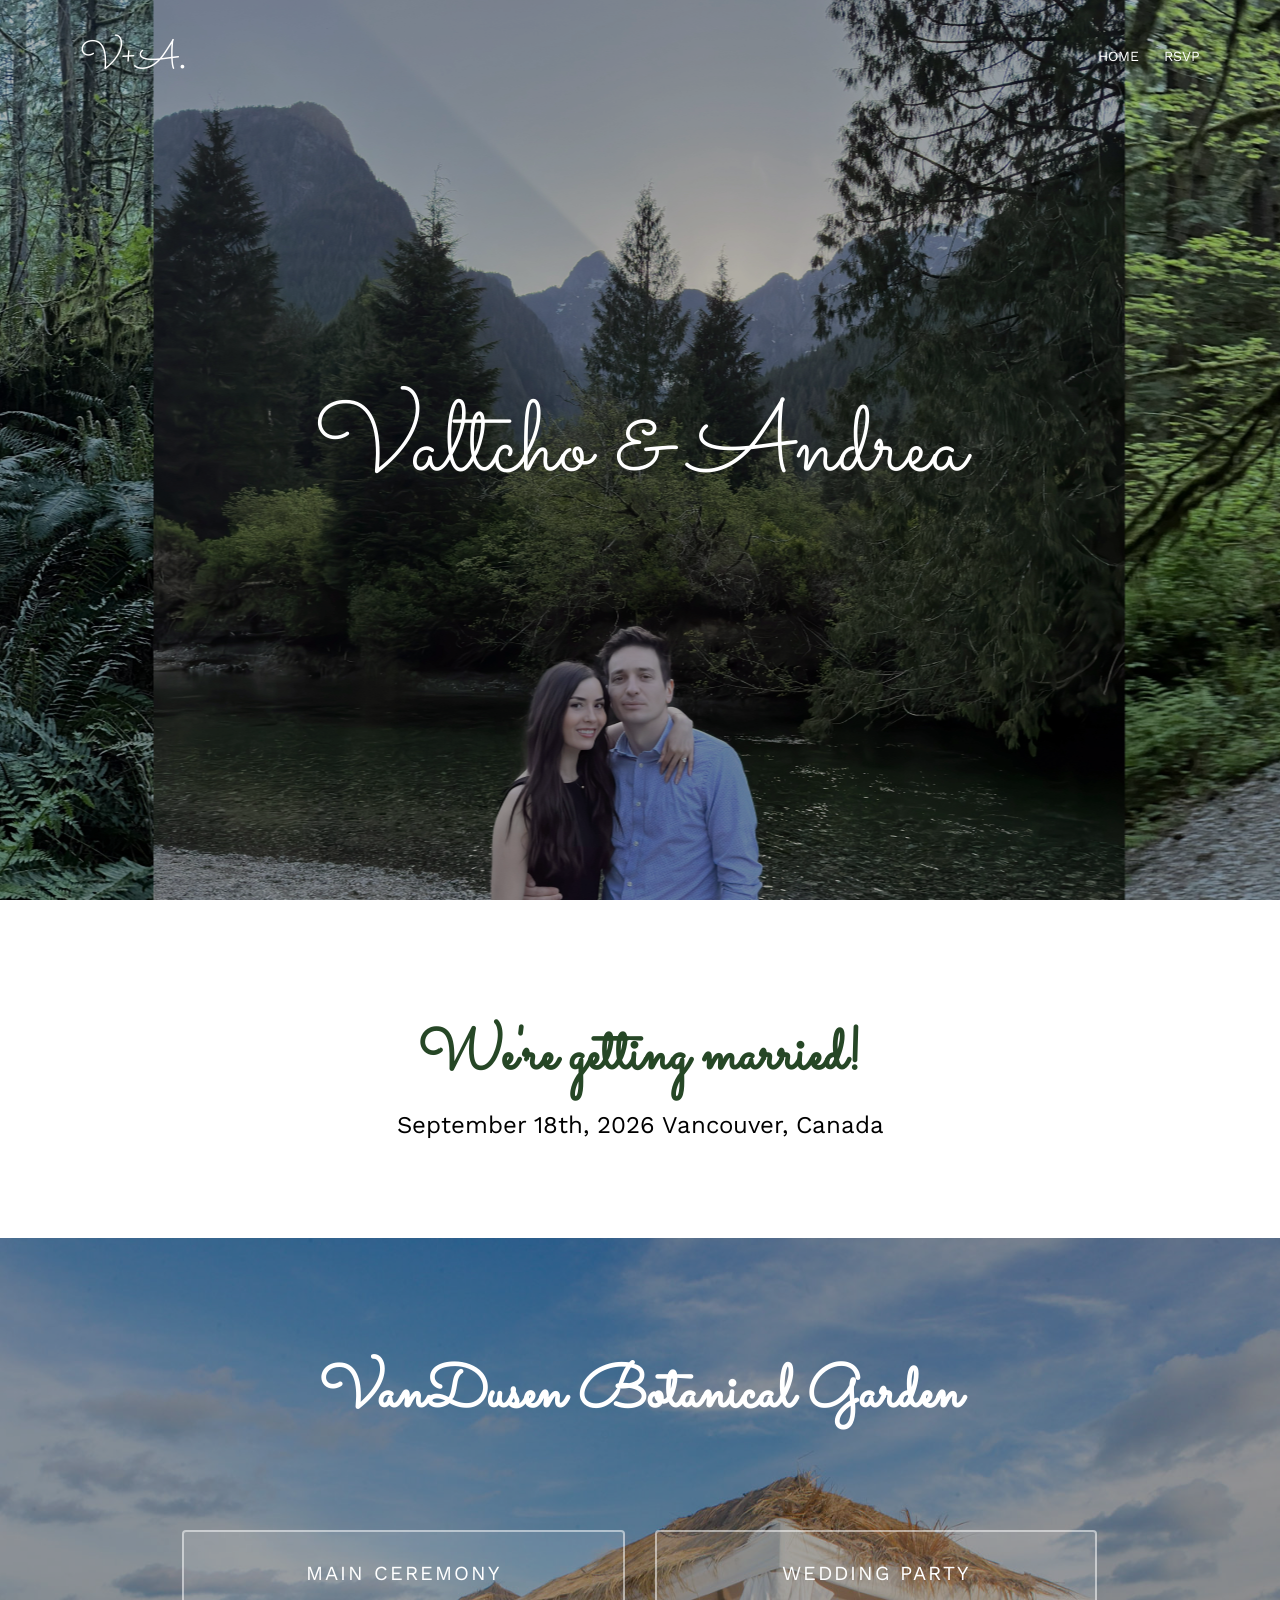
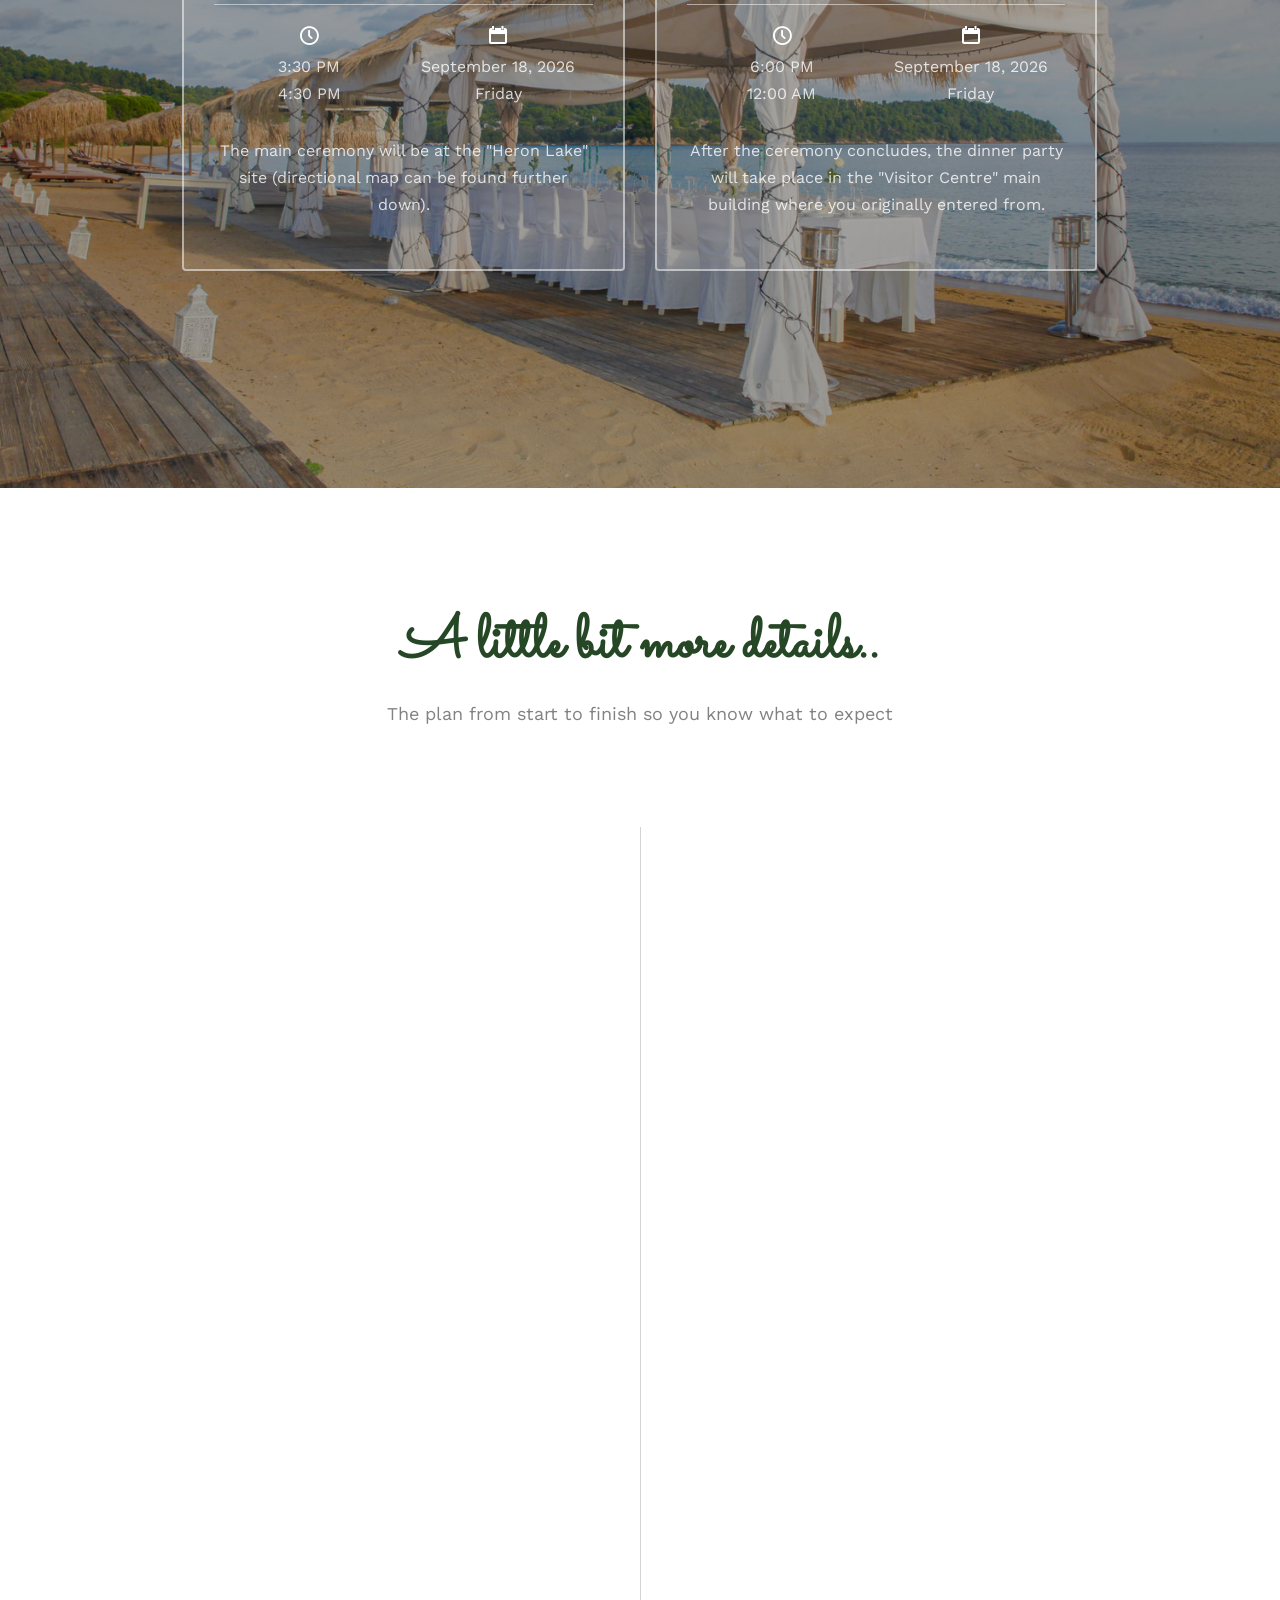
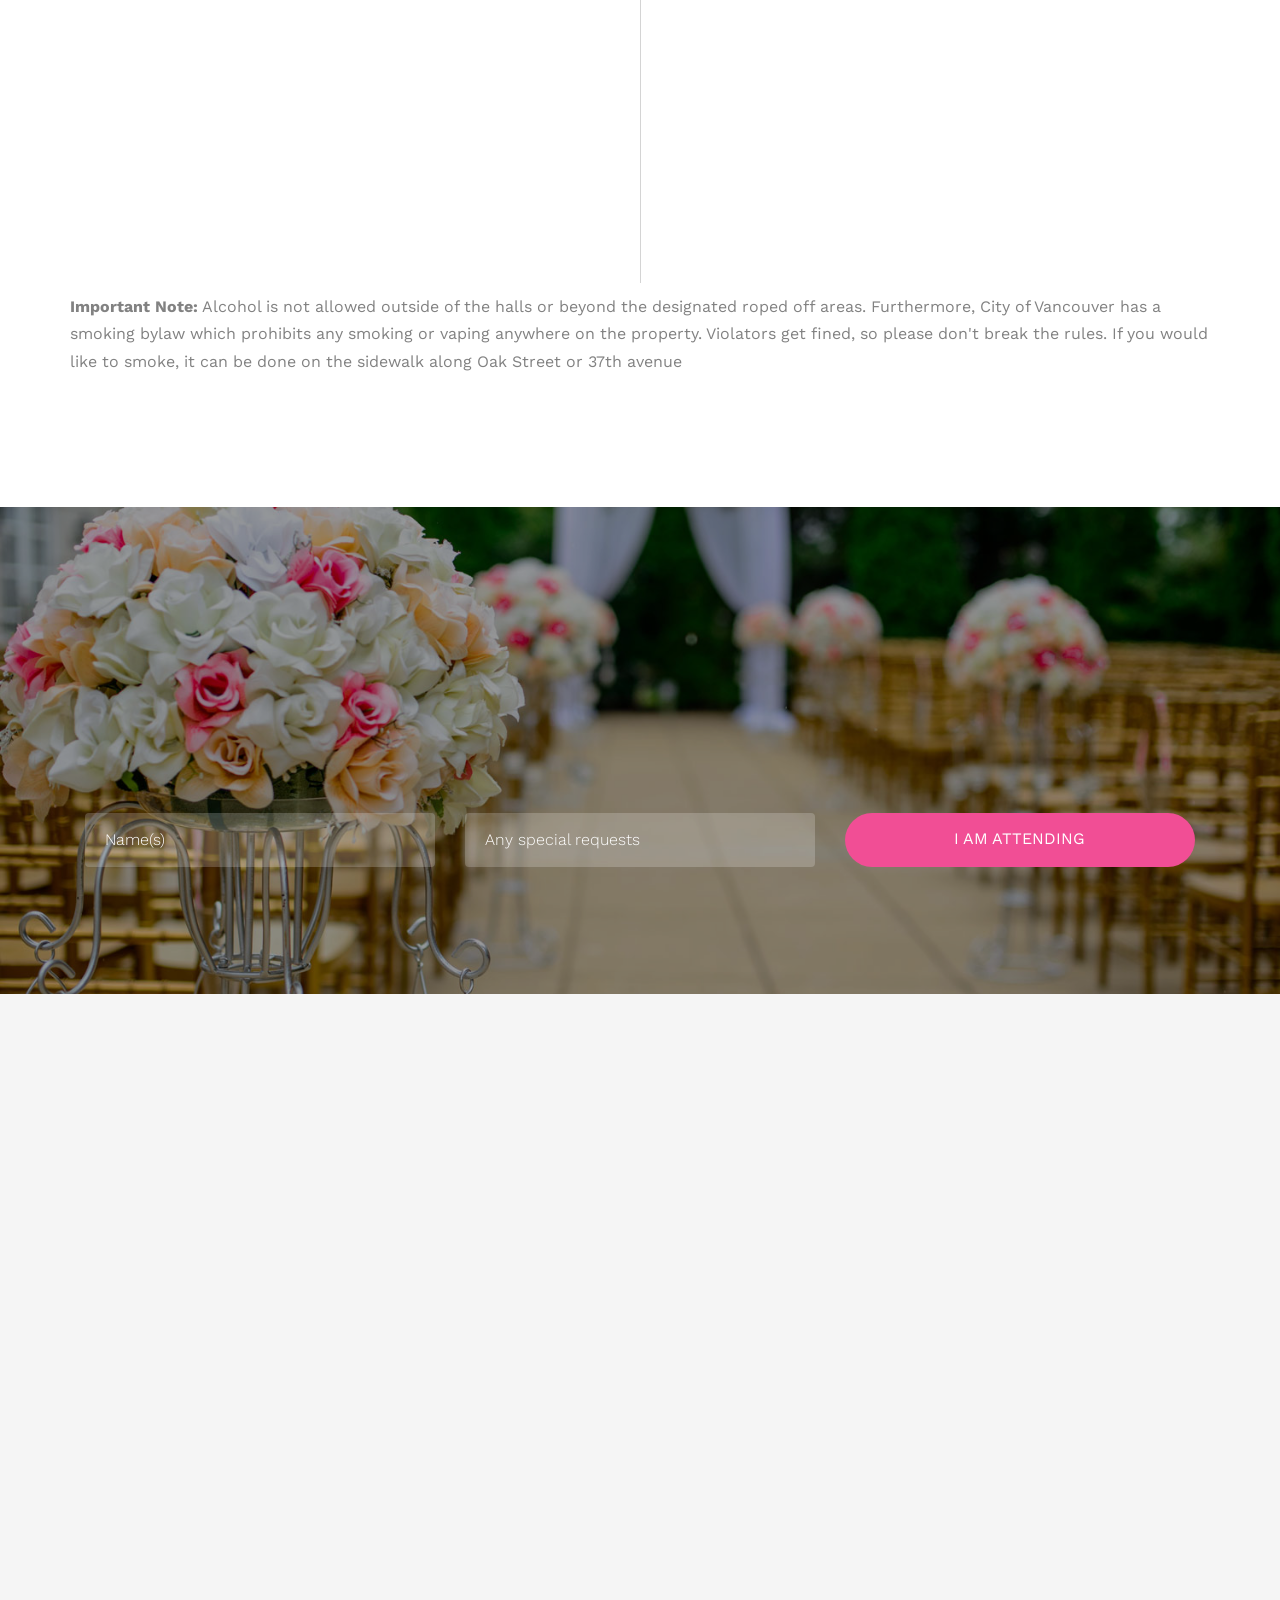
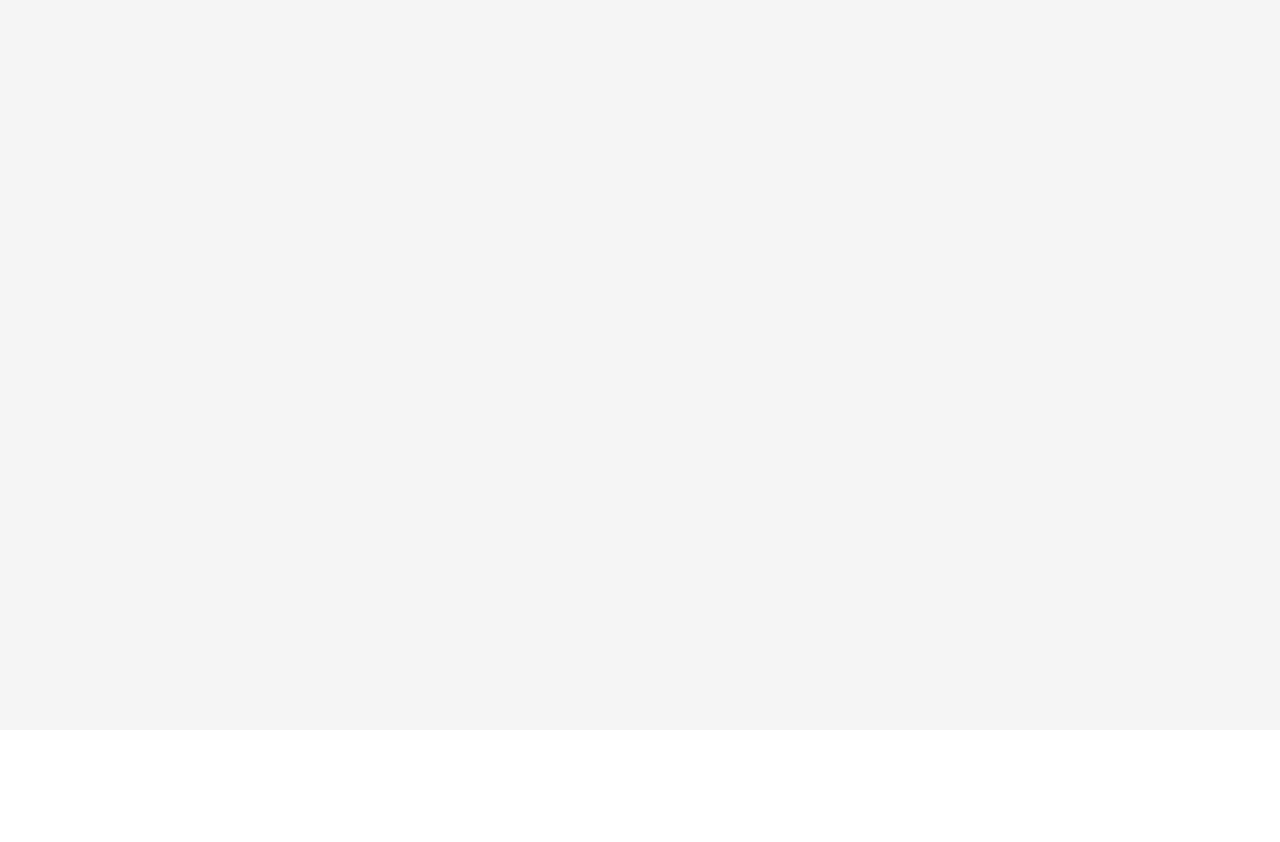
==== commit 85593871: "Update index.html" ====
--- a/index.html
+++ b/index.html
@@ -183,13 +183,21 @@
 							<div class="timeline-panel">
 								<div class="timeline-heading">
 									<h3 class="timeline-title">Dinner Party</h3>
-									<span class="date">6:00 PM - Midnight</span>
+									<span class="date">6:00 PM - 11:30 PM</span>
 								</div>
 								<div class="timeline-body">
 									<p>The dinner party will be a Mexican-Bulgarian buffet-style bringing you a fusion of the two cultures, followed by a night of dancing, laughter, and smiles. Hard-stop at midnight as the City of Vancouver is kicking us out then.</p>
 								</div>
+								<div class="timeline-heading">
+									
+									<span class="date">_ </span>
+								</div>
+								<div class="timeline-body">
+									<p>At <b>11:30 PM there will be a fun surprise</b> so try to stay if you can. We know it's late, but it'll be worth it we promise :)</p>
+								</div>
 							</div>
 						</li>
+
 			    	</ul>
 				</div>
 			</div>
